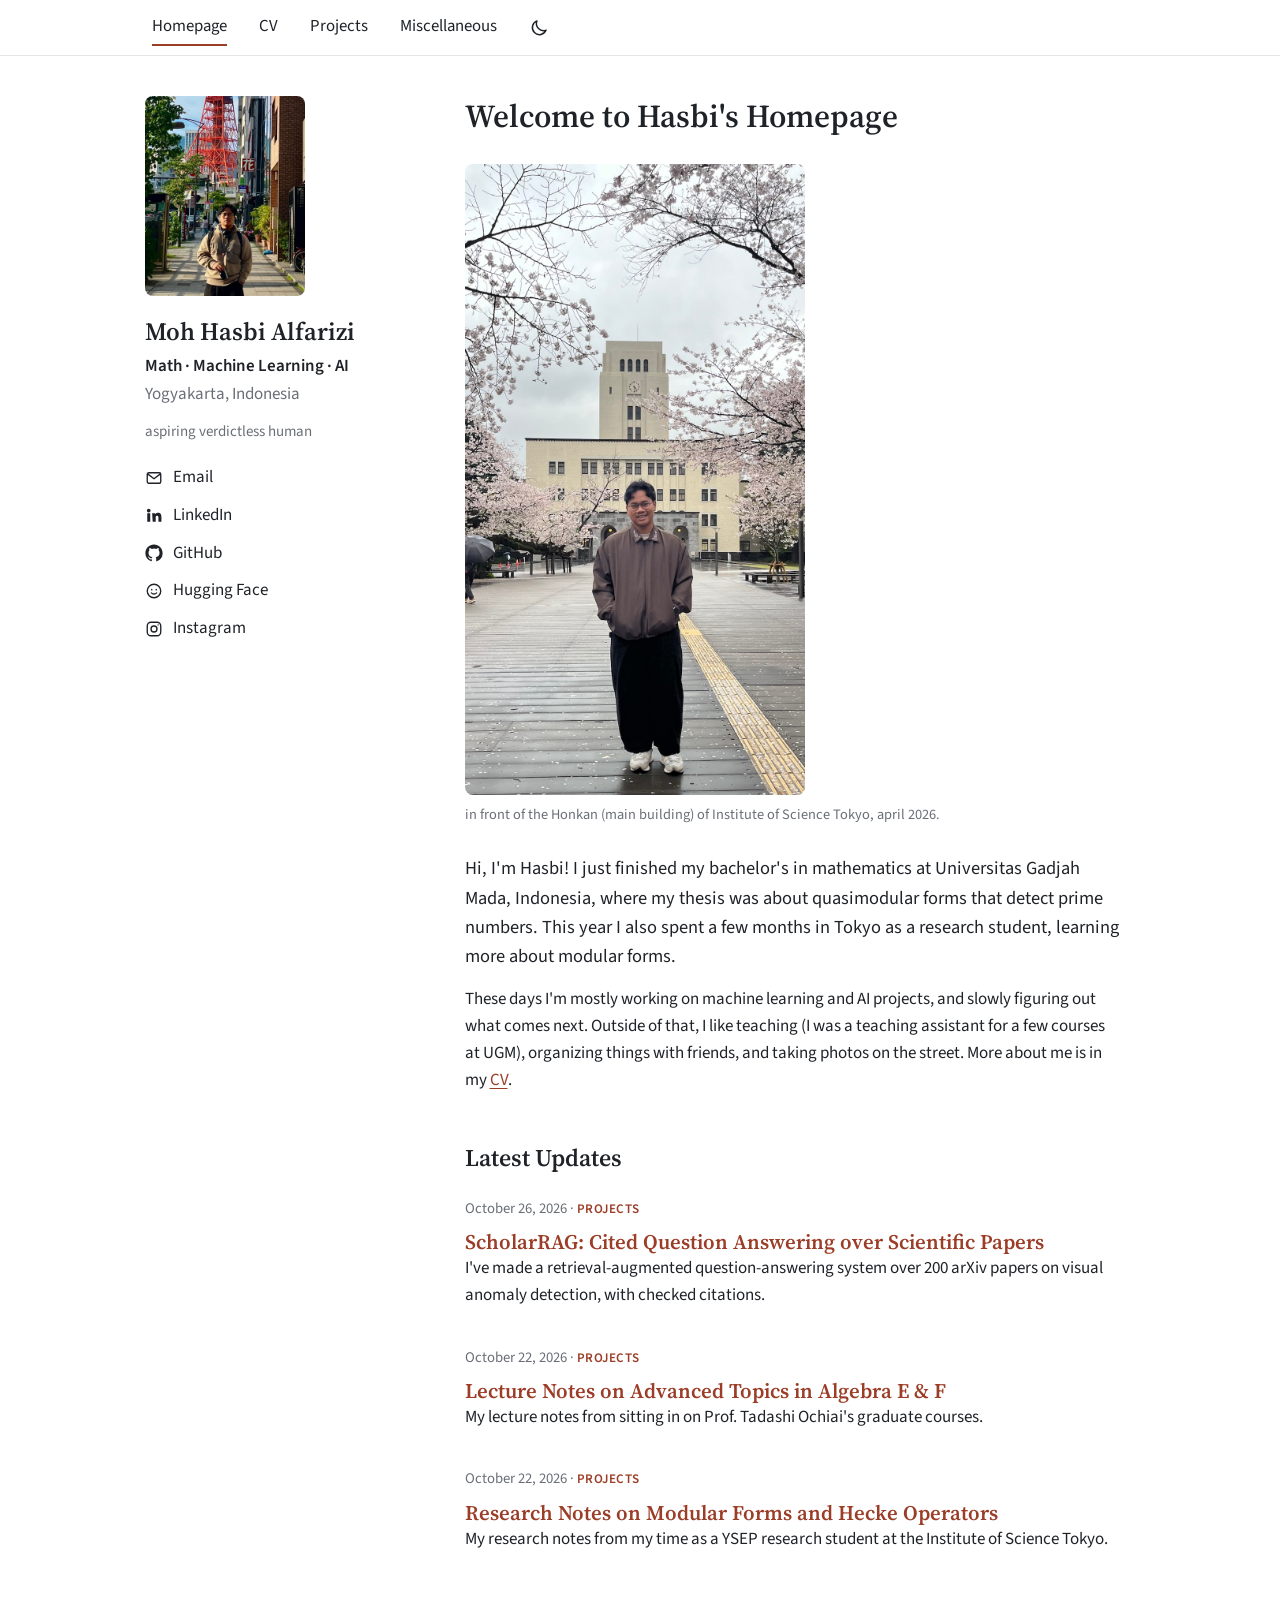
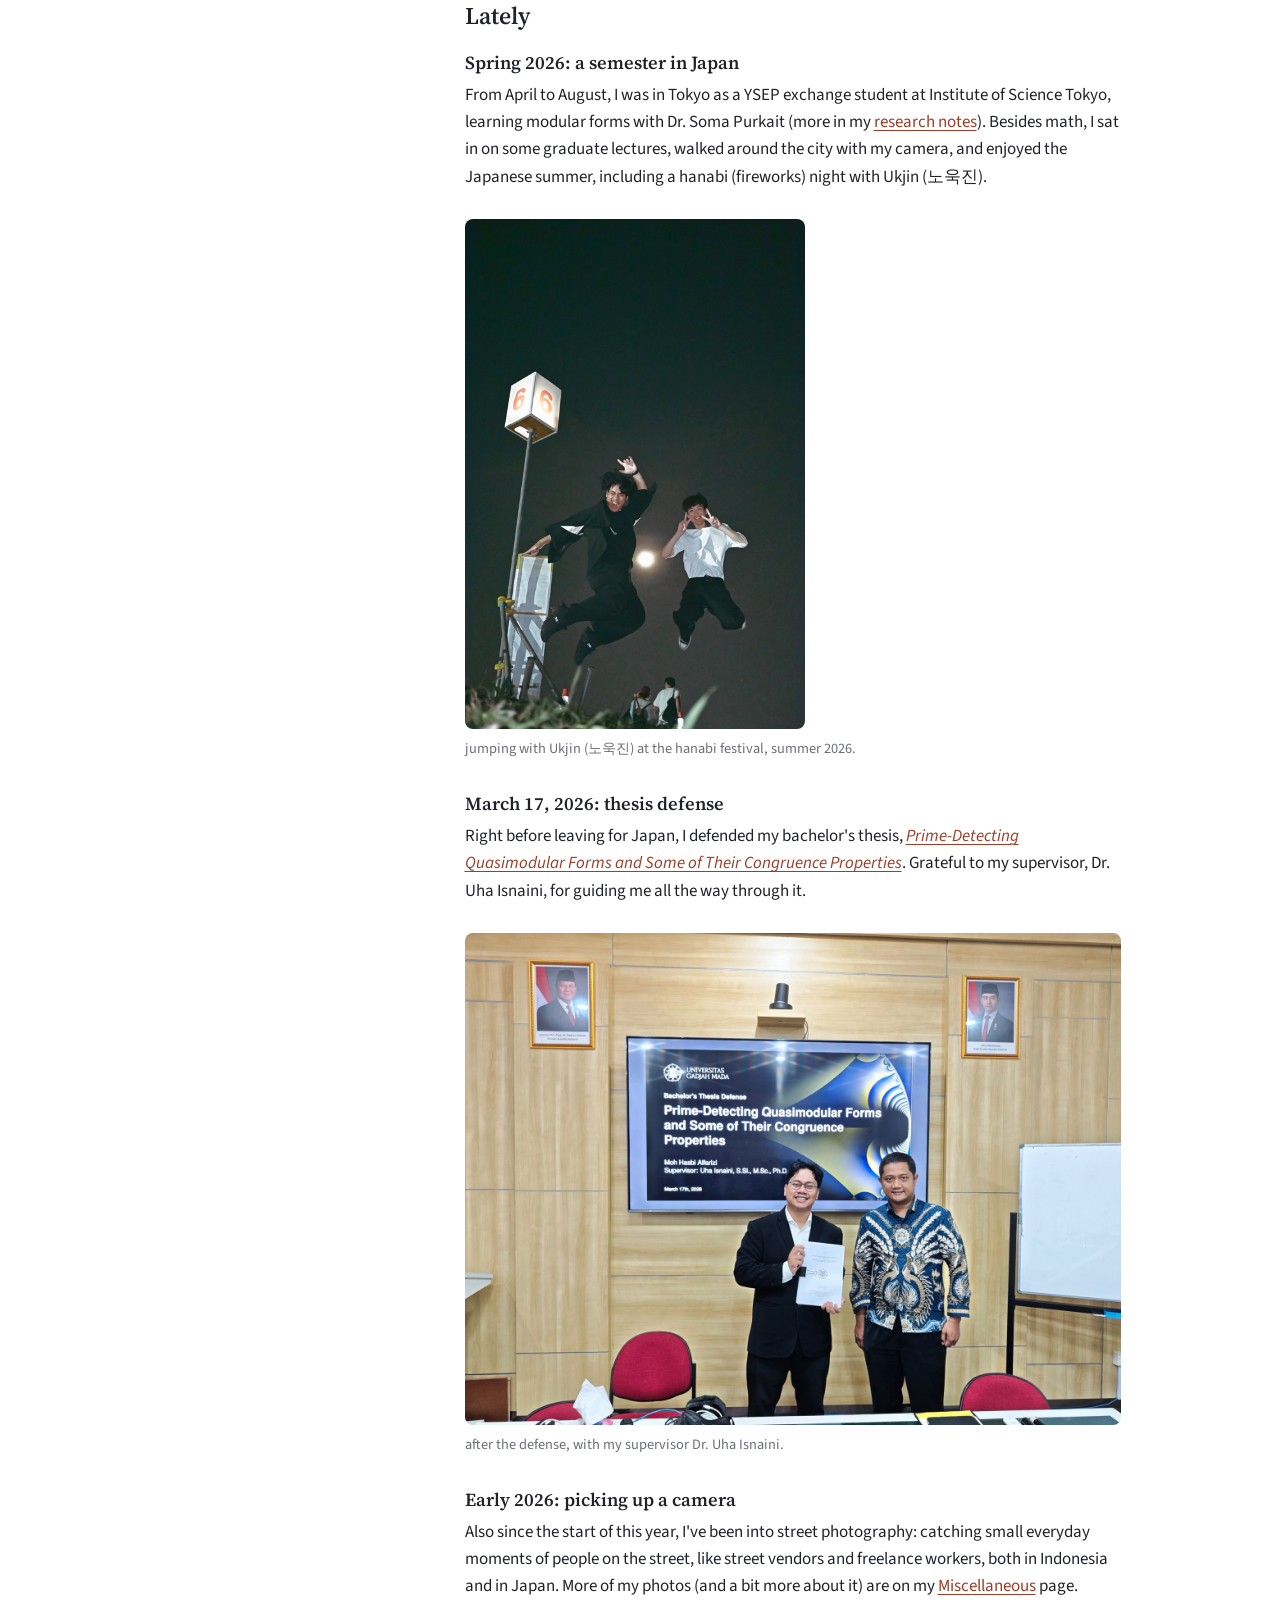
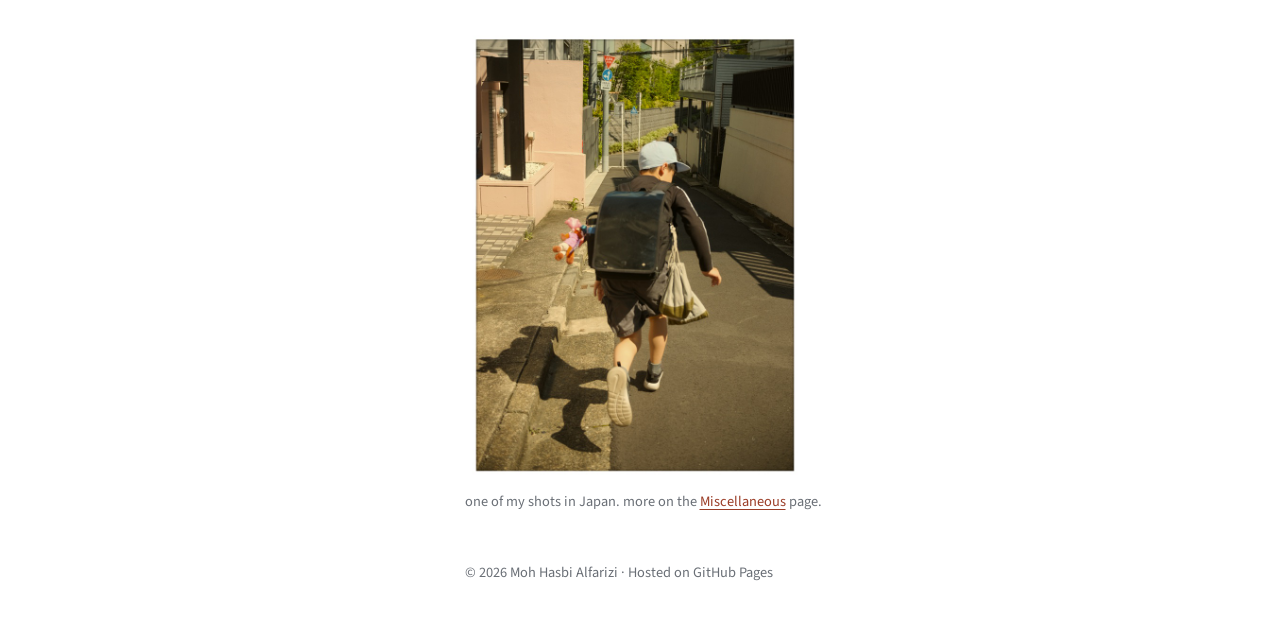
==== index.html @ 8e5d1dfc "Add the street photography story to the homepage A third "Lately" entry after the thesis defense, wi" ====
<!doctype html>
<html lang="en">
<head>
  <meta charset="utf-8">
  <meta name="viewport" content="width=device-width, initial-scale=1">
  <title>Homepage | Hasbi's Page</title>
  <meta name="description" content="Portfolio of Moh Hasbi Alfarizi, a Mathematics graduate from Universitas Gadjah Mada working on data, machine learning and AI.">
  <meta name="author" content="Moh Hasbi Alfarizi">
  <meta name="color-scheme" content="light dark">

  <!-- Preview card when the link is shared on LinkedIn, WhatsApp, etc. -->
  <meta property="og:type" content="website">
  <meta property="og:url" content="https://peanut2butter9.github.io/">
  <meta property="og:title" content="Hasbi's Page">
  <meta property="og:description" content="Mathematics graduate from UGM. Projects in data, machine learning and AI.">
  <meta property="og:image" content="https://peanut2butter9.github.io/assets/img/profile.jpg?v=2">
  <meta name="twitter:card" content="summary">

  <link rel="icon" href="assets/img/favicon.svg" type="image/svg+xml">
  <link rel="preconnect" href="https://fonts.googleapis.com">
  <link rel="preconnect" href="https://fonts.gstatic.com" crossorigin>
  <link href="https://fonts.googleapis.com/css2?family=Source+Sans+3:wght@400;600&family=Source+Serif+4:opsz,wght@8..60,600&display=swap" rel="stylesheet">
  <link rel="stylesheet" href="assets/css/style.css">

  <!-- Apply the saved light/dark choice before the page paints -->
  <script>
    try {
      var t = localStorage.getItem("theme");
      if (t === "light" || t === "dark") document.documentElement.setAttribute("data-theme", t);
    } catch (e) {}
  </script>
</head>
<body>
  <!-- ============ NAVIGATION (top bar, same on every page) ============ -->
  <header class="site-nav">
    <nav class="nav-inner" aria-label="Main">
      <ul class="nav-links">
        <li><a href="index.html" aria-current="page">Homepage</a></li>
        <li><a href="cv.html">CV</a></li>
        <li><a href="projects.html">Projects</a></li>
        <li><a href="misc.html">Miscellaneous</a></li>
      </ul>
      <button class="theme-toggle" type="button" aria-label="Switch light/dark mode">
        <svg class="icon-moon" viewBox="0 0 24 24" aria-hidden="true"><path d="M20.5 14.5A8.5 8.5 0 0 1 9.5 3.5a8.5 8.5 0 1 0 11 11z"/></svg>
        <svg class="icon-sun" viewBox="0 0 24 24" aria-hidden="true"><circle cx="12" cy="12" r="4.5"/><path d="M12 2v2.5M12 19.5V22M2 12h2.5M19.5 12H22M4.9 4.9l1.8 1.8M17.3 17.3l1.8 1.8M4.9 19.1l1.8-1.8M17.3 6.7l1.8-1.8"/></svg>
      </button>
    </nav>
  </header>

  <div class="layout">

    <!-- ============ PROFILE (left column, same on every page) ============ -->
    <aside class="profile">
      <img class="photo" src="assets/img/profile.jpg?v=2" width="800" height="1000" alt="Portrait of Moh Hasbi Alfarizi">
      <p class="name">Moh Hasbi Alfarizi</p>
      <p class="role">Math · Machine Learning · AI</p>
      <p class="muted">Yogyakarta, Indonesia</p>
      <p class="status">aspiring verdictless human</p>

      <ul class="links">
        <li><a href="mailto:hasbialfrz61@gmail.com"><svg class="icon" viewBox="0 0 24 24" aria-hidden="true"><rect x="3" y="5" width="18" height="14" rx="2"/><path d="m3.5 6.5 8.5 6.5 8.5-6.5"/></svg>Email</a></li>
        <li><a href="https://www.linkedin.com/in/mhasbiarz" target="_blank" rel="noopener"><svg class="icon fill" viewBox="0 0 24 24" aria-hidden="true"><path d="M4.98 3.5a2.5 2.5 0 1 1 0 5 2.5 2.5 0 0 1 0-5zM3 9.5h4V21H3zM9.5 9.5h3.8v1.6h.05c.53-1 1.83-2.05 3.77-2.05 4.03 0 4.78 2.65 4.78 6.1V21h-4v-5.1c0-1.22-.02-2.78-1.7-2.78-1.7 0-1.95 1.32-1.95 2.69V21h-4z"/></svg>LinkedIn</a></li>
        <li><a href="https://github.com/Peanut2Butter9" target="_blank" rel="noopener"><svg class="icon fill" viewBox="0 0 24 24" aria-hidden="true"><path d="M12 .5C5.65.5.5 5.65.5 12a11.5 11.5 0 0 0 7.86 10.92c.58.1.79-.25.79-.56v-2c-3.2.7-3.87-1.37-3.87-1.37-.53-1.33-1.28-1.69-1.28-1.69-1.05-.71.08-.7.08-.7 1.15.08 1.76 1.19 1.76 1.19 1.03 1.76 2.7 1.25 3.36.96.1-.75.4-1.25.73-1.54-2.56-.29-5.24-1.28-5.24-5.69 0-1.26.45-2.29 1.18-3.1-.12-.29-.51-1.46.11-3.05 0 0 .97-.31 3.17 1.18a11 11 0 0 1 5.77 0c2.2-1.49 3.17-1.18 3.17-1.18.63 1.59.23 2.76.11 3.05.74.81 1.18 1.84 1.18 3.1 0 4.42-2.69 5.39-5.25 5.68.41.36.78 1.06.78 2.14v3.17c0 .31.21.67.8.56A11.5 11.5 0 0 0 23.5 12C23.5 5.65 18.35.5 12 .5z"/></svg>GitHub</a></li>
        <li><a href="https://huggingface.co/peanut2butter9" target="_blank" rel="noopener"><svg class="icon" viewBox="0 0 24 24" aria-hidden="true"><circle cx="12" cy="12" r="9"/><path d="M9 10v.5M15 10v.5M8.5 14.5c1.9 2 5.1 2 7 0"/></svg>Hugging Face</a></li>
        <li><a href="https://www.instagram.com/mhasbi_alfarizi/" target="_blank" rel="noopener"><svg class="icon" viewBox="0 0 24 24" aria-hidden="true"><rect x="3" y="3" width="18" height="18" rx="5"/><circle cx="12" cy="12" r="4"/><path d="M17.5 6.5v.01"/></svg>Instagram</a></li>
      </ul>
    </aside>

    <main class="content">

      <!-- ============ WELCOME ============ -->
      <h1 class="page-title">Welcome to Hasbi's Homepage</h1>
      <figure class="photo-figure portrait">
        <img src="assets/img/home/honkan.jpg" width="862" height="1600" alt="Hasbi standing under cherry blossoms in front of the Honkan, the main building of Institute of Science Tokyo">
        <figcaption>in front of the Honkan (main building) of Institute of Science Tokyo, april 2026.</figcaption>
      </figure>

      <!-- ============ ABOUT ME ============ -->
      <div class="article">
        <p class="lead">
          Hi, I'm Hasbi! I just finished my bachelor's in mathematics at Universitas Gadjah Mada, Indonesia,
          where my thesis was about quasimodular forms that detect prime numbers. This year I also spent a few
          months in Tokyo as a research student, learning more about modular forms.
        </p>
        <p>
          These days I'm mostly working on machine learning and AI projects, and slowly figuring out what comes
          next. Outside of that, I like teaching (I was a teaching assistant for a few courses at UGM), organizing
          things with friends, and taking photos on the street. More about me is in my <a href="cv.html">CV</a>.
        </p>
      </div>

      <!-- ============ LATEST UPDATES (newest first) ============ -->
      <h2 class="updates-title">Latest Updates</h2>
      <ul class="post-list">
        <li class="post">
          <p class="post-meta">October 26, 2026 · <a class="tag" href="projects.html">Projects</a></p>
          <h3 class="post-title"><a href="projects/scholarrag.html">ScholarRAG: Cited Question Answering over Scientific Papers</a></h3>
          <p>I've made a retrieval-augmented question-answering system over 200 arXiv papers on visual anomaly detection, with checked citations.</p>
        </li>
        <li class="post">
          <p class="post-meta">October 22, 2026 · <a class="tag" href="projects.html">Projects</a></p>
          <h3 class="post-title"><a href="projects/advanced-topics-in-algebra-notes.html">Lecture Notes on Advanced Topics in Algebra E &amp; F</a></h3>
          <p>My lecture notes from sitting in on Prof. Tadashi Ochiai's graduate courses.</p>
        </li>
        <li class="post">
          <p class="post-meta">October 22, 2026 · <a class="tag" href="projects.html">Projects</a></p>
          <h3 class="post-title"><a href="projects/modular-forms-research-notes.html">Research Notes on Modular Forms and Hecke Operators</a></h3>
          <p>My research notes from my time as a YSEP research student at the Institute of Science Tokyo.</p>
        </li>
      </ul>

      <!-- ============ LATELY (newest first) ============ -->
      <h2 class="updates-title">Lately</h2>
      <div class="article">
        <h3 class="journey-title">Spring 2026: a semester in Japan</h3>
        <p>
          From April to August, I was in Tokyo as a YSEP exchange student at Institute of Science Tokyo, learning
          modular forms with Dr. Soma Purkait (more in my <a href="projects/modular-forms-research-notes.html">research notes</a>).
          Besides math, I sat in on some graduate lectures, walked around the city with my camera, and enjoyed the
          Japanese summer, including a hanabi (fireworks) night with Ukjin (노욱진).
        </p>
        <figure class="photo-figure portrait">
          <img src="assets/img/home/hanabi-with-ukjin.jpg" width="1066" height="1600" alt="Hasbi and Ukjin jumping at night with the moon behind them at a summer fireworks festival">
          <figcaption>jumping with Ukjin (노욱진) at the hanabi festival, summer 2026.</figcaption>
        </figure>

        <h3 class="journey-title">March 17, 2026: thesis defense</h3>
        <p>
          Right before leaving for Japan, I defended my bachelor's thesis,
          <a href="https://etd.repository.ugm.ac.id/penelitian/detail/286166" target="_blank" rel="noopener"><em>Prime-Detecting Quasimodular Forms and Some of Their Congruence Properties</em></a>.
          Grateful to my supervisor, Dr. Uha Isnaini, for guiding me all the way through it.
        </p>
        <figure class="photo-figure">
          <img src="assets/img/home/thesis-defense.jpg" width="1600" height="1200" alt="Hasbi holding his thesis next to his supervisor Dr. Uha Isnaini, in front of the thesis defense title slide">
          <figcaption>after the defense, with my supervisor Dr. Uha Isnaini.</figcaption>
        </figure>

        <h3 class="journey-title">Early 2026: picking up a camera</h3>
        <p>
          Also since the start of this year, I've been into street photography: catching small everyday moments
          of people on the street, like street vendors and freelance workers, both in Indonesia and in Japan.
          More of my photos (and a bit more about it) are on my <a href="misc.html">Miscellaneous</a> page.
        </p>
        <figure class="photo-figure portrait">
          <a href="misc.html"><img src="assets/img/photography/street-04.jpg" width="720" height="960" alt="A schoolboy with a randoseru running up a quiet street"></a>
          <figcaption>one of my shots in Japan. more on the <a href="misc.html">Miscellaneous</a> page.</figcaption>
        </figure>
      </div>

      <footer class="site-footer">
        <p>© 2026 Moh Hasbi Alfarizi · Hosted on GitHub Pages</p>
      </footer>
    </main>

  </div>

  <script src="assets/js/theme.js"></script>

  <!-- Visitor statistics (only visible in the GoatCounter dashboard) -->
  <script data-goatcounter="https://peanut2butter9.goatcounter.com/count" async src="https://gc.zgo.at/count.js"></script>
</body>
</html>
---- assets/css/style.css ----
/* ==========================================================
   Colors and fonts live here. Change --accent to restyle the site.
   ========================================================== */
:root {
  --bg: #ffffff;
  --text: #1f2328;
  --muted: #6a6f76;
  --border: #e7e5e1;
  --accent: #9b3d27;
  --nav-bg: #ffffff;

  --serif: "Source Serif 4", Georgia, "Times New Roman", serif;
  --sans: "Source Sans 3", system-ui, -apple-system, "Segoe UI", sans-serif;
  --nav-h: 56px;
}

/* Dark colors, used when the visitor's system is in dark mode
   (unless they picked light with the button)... */
@media (prefers-color-scheme: dark) {
  :root:not([data-theme="light"]) {
    --bg: #161514;
    --text: #e9e7e3;
    --muted: #a29e98;
    --border: #2d2b28;
    --accent: #e59a82;
    --nav-bg: #252321;
  }
}

/* ...or when they pick dark with the button. Keep these two blocks the same. */
:root[data-theme="dark"] {
  --bg: #161514;
  --text: #e9e7e3;
  --muted: #a29e98;
  --border: #2d2b28;
  --accent: #e59a82;
  --nav-bg: #252321;
  color-scheme: dark;
}
:root[data-theme="light"] { color-scheme: light; }

/* ==========================================================
   Base
   ========================================================== */
*, *::before, *::after { box-sizing: border-box; }

html { scroll-behavior: smooth; scroll-padding-top: calc(var(--nav-h) + 16px); scrollbar-gutter: stable; -webkit-text-size-adjust: 100%; }

body {
  margin: 0;
  padding-top: var(--nav-h);
  background: var(--bg);
  color: var(--text);
  font-family: var(--sans);
  font-size: 17px;
  line-height: 1.6;
  -webkit-font-smoothing: antialiased;
}

img { max-width: 100%; display: block; }
a { color: var(--accent); text-decoration: underline; text-decoration-thickness: 1px; text-underline-offset: 3px; }
a:hover { text-decoration-thickness: 2px; }
h1, h2, h3 { margin: 0; line-height: 1.25; }
p { margin: 0; }
ul, ol { margin: 0; padding: 0; }
:focus-visible { outline: 2px solid var(--accent); outline-offset: 3px; }
.muted { color: var(--muted); }

/* ==========================================================
   Top navigation bar (stays at the top while scrolling)
   ========================================================== */
.site-nav {
  position: fixed; top: 0; left: 0; right: 0; z-index: 20;
  height: var(--nav-h);
  background: var(--nav-bg);
  border-bottom: 1px solid var(--border);
}
.nav-inner {
  max-width: 1040px; height: 100%;
  margin: 0 auto; padding: 0 32px;
  display: flex; align-items: center;
}
.nav-links {
  list-style: none; display: flex; gap: 32px;
  overflow-x: auto; scrollbar-width: none;
}
.nav-links::-webkit-scrollbar { display: none; }
.nav-links a {
  display: block; padding: 4px 0;
  color: var(--text); text-decoration: none; white-space: nowrap;
  font-size: 1.05rem; border-bottom: 2px solid transparent;
}
.nav-links a:hover { color: var(--accent); }
.nav-links a[aria-current="page"] { border-bottom-color: var(--accent); }

/* Light/dark button, right after the menu */
.theme-toggle {
  flex-shrink: 0; margin-left: 24px;
  width: 36px; height: 36px; border-radius: 50%;
  display: grid; place-items: center;
  background: none; color: var(--text);
  border: 0; cursor: pointer;
}
.theme-toggle:hover { color: var(--accent); }
.theme-toggle svg { width: 20px; height: 20px; fill: none; stroke: currentColor; stroke-width: 1.8; stroke-linecap: round; stroke-linejoin: round; }

/* Show the moon in light mode and the sun in dark mode */
.theme-toggle .icon-sun { display: none; }
:root[data-theme="dark"] .theme-toggle .icon-sun { display: block; }
:root[data-theme="dark"] .theme-toggle .icon-moon { display: none; }
@media (prefers-color-scheme: dark) {
  :root:not([data-theme="light"]) .theme-toggle .icon-sun { display: block; }
  :root:not([data-theme="light"]) .theme-toggle .icon-moon { display: none; }
}

/* ==========================================================
   Layout: profile on the left, content on the right
   ========================================================== */
.layout {
  max-width: 1040px;
  margin: 0 auto;
  padding: 0 32px;
  display: grid;
  grid-template-columns: 240px minmax(0, 1fr);
  gap: 80px;
}

/* ---- Profile column ---- */
.profile { position: sticky; top: var(--nav-h); align-self: start; padding: 40px 0; }

.photo {
  width: 160px; height: auto; aspect-ratio: 4 / 5; object-fit: cover;
  border-radius: 8px; margin-bottom: 20px;
}
.profile .name { font-family: var(--serif); font-size: 1.55rem; font-weight: 600; line-height: 1.25; }
.role { margin-top: 8px; font-weight: 600; line-height: 1.4; }
.profile .muted { margin-top: 2px; }
.status { margin-top: 12px; color: var(--muted); font-size: 0.94rem; }

.links { list-style: none; margin-top: 20px; display: grid; gap: 6px; }
.links a { display: inline-flex; align-items: center; gap: 10px; color: var(--text); text-decoration: none; }
.links a:hover { color: var(--accent); }
.links .icon {
  width: 18px; height: 18px; flex-shrink: 0;
  fill: none; stroke: currentColor; stroke-width: 1.8; stroke-linecap: round; stroke-linejoin: round;
}
.links .icon.fill { fill: currentColor; stroke: none; }

.toc {
  margin-top: 28px; padding-top: 20px;
  border-top: 1px solid var(--border);
  display: grid; gap: 2px;
}
.toc a { color: var(--muted); text-decoration: none; font-size: 0.95rem; }
.toc a:hover { color: var(--text); }

/* ---- Content column ---- */
.content { padding: 40px 0 48px; min-width: 0; }

.page-title { font-family: var(--serif); font-size: 2rem; font-weight: 600; margin-bottom: 16px; }
.pdf-note { margin-bottom: 40px; }
.placeholder { color: var(--muted); font-style: italic; margin-bottom: 8px; }

.content section { padding-bottom: 48px; margin-bottom: 48px; border-bottom: 1px solid var(--border); }
.content section:last-of-type { border-bottom: 0; margin-bottom: 0; }

.content h2 { font-family: var(--serif); font-size: 1.5rem; font-weight: 600; margin-bottom: 24px; }
.content h2.subhead { margin-top: 48px; }

#about p + p { margin-top: 16px; }
.lead { font-size: 1.15rem; }

.focus-list { list-style: none; margin-top: 28px; display: grid; gap: 14px; }
.focus-list h3 { font-size: 1rem; font-weight: 600; }
.focus-list p { color: var(--muted); }

/* ---- Entries: experience, leadership, education ---- */
.timeline { list-style: none; display: grid; gap: 32px; }

.entry {
  display: grid;
  grid-template-columns: minmax(0, 1fr) auto;
  grid-template-areas: "body meta";
  column-gap: 24px;
}
.entry-body { grid-area: body; }
.entry-meta {
  grid-area: meta;
  display: flex; flex-direction: column;
  text-align: right; white-space: nowrap;
  color: var(--muted); font-size: 0.92rem;
  font-variant-numeric: tabular-nums;
}
.entry-body h3 { font-size: 1.05rem; font-weight: 600; }
.org { color: var(--muted); margin-top: 2px; }
.entry-body > p:not(.org) { margin-top: 8px; }
.entry-body > ul:not(.tags) { margin-top: 10px; padding-left: 20px; }
.entry-body > ul:not(.tags) li + li { margin-top: 4px; }

/* Tags shown as one quiet line: Python · SQL · ... */
.tags { list-style: none; margin-top: 10px; display: flex; flex-wrap: wrap; color: var(--muted); font-size: 0.9rem; }
.tags li:not(:last-child)::after { content: "·"; margin: 0 8px; }

/* ---- Projects ---- */
.project-list { display: grid; gap: 36px; }
.kicker { color: var(--muted); font-size: 0.85rem; text-transform: uppercase; letter-spacing: 0.06em; }
.project h3 { font-size: 1.1rem; font-weight: 600; margin: 4px 0 8px; }
.project-links { margin-top: 10px; font-weight: 600; }
.project-links .sep { margin: 0 8px; color: var(--muted); font-weight: 400; }

/* ---- Awards ---- */
.awards { list-style: none; display: grid; gap: 16px; }
.awards li { display: grid; grid-template-columns: 52px minmax(0, 1fr); gap: 16px; }
.awards .year { color: var(--muted); font-variant-numeric: tabular-nums; }
.awards h3 { font-size: 1rem; font-weight: 600; }
.awards p { color: var(--muted); }

/* ---- Skills ---- */
.skills { margin: 0; display: grid; gap: 12px; }
.skill-group { display: grid; grid-template-columns: 150px minmax(0, 1fr); gap: 16px; }
.skill-group dt { font-weight: 600; }
.skill-group dd { margin: 0; }

/* ---- Post lists: Projects page and Latest Updates on the homepage ---- */
.post-list { list-style: none; display: grid; gap: 32px; }
.content .post-title { font-family: var(--serif); font-size: 1.3rem; font-weight: 600; line-height: 1.3; margin: 0; }
.post-title a { text-decoration: none; }
.post-title a:hover { text-decoration: underline; }
.post-meta { color: var(--muted); font-size: 0.92rem; margin: 4px 0 8px; }
.post-meta .tag { font-weight: 600; text-decoration: none; text-transform: uppercase; letter-spacing: 0.04em; font-size: 0.82rem; }
.content h2.updates-title { margin-top: 48px; margin-bottom: 20px; }
.more-note { margin-top: 40px; }

/* ---- Single project page ---- */
.back-link { margin-bottom: 12px; font-size: 0.95rem; }
.back-link a { text-decoration: none; }
.download { margin-top: 20px; }
.update-log { margin: 10px 0 36px; padding-left: 22px; }
.update-log li + li { margin-top: 4px; }

.article p + p, .article p + ul, .article ul + p { margin-top: 14px; }
.article ul { padding-left: 22px; margin-top: 12px; }
.article li + li { margin-top: 6px; }
.content .article h2 { font-size: 1.35rem; margin: 40px 0 12px; }

.photo-figure { margin: 28px 0; }
.photo-figure img { width: 100%; height: auto; border-radius: 8px; }
.photo-figure.portrait img { max-width: 340px; }
.photo-figure figcaption { color: var(--muted); font-size: 0.9rem; margin-top: 8px; }

/* ---- Homepage "Lately" stories and Miscellaneous ---- */
.content .journey-title { font-family: var(--serif); font-size: 1.15rem; font-weight: 600; margin: 32px 0 8px; }
.content .journey-title:first-child { margin-top: 0; }
.content .article h2.misc-title { margin-top: 24px; }

/* Instagram-style grid of photos */
.insta { margin-top: 32px; }
.insta-head { display: flex; justify-content: space-between; align-items: baseline; gap: 12px; margin-bottom: 12px; }
.insta-handle { font-weight: 600; }
.insta-handle a { color: var(--text); text-decoration: none; }
.insta-grid { list-style: none; display: grid; grid-template-columns: repeat(3, 1fr); gap: 4px; }
.insta-grid img { width: 100%; height: auto; aspect-ratio: 3 / 4; object-fit: cover; }
.insta-grid a:hover img { opacity: 0.85; }

.site-footer { color: var(--muted); font-size: 0.9rem; margin-top: 48px; }

/* ==========================================================
   Short laptop screens: let the profile scroll with the page
   ========================================================== */
@media (max-height: 760px) {
  .profile { position: static; }
}

/* ==========================================================
   Tablets and phones: profile on top, content below
   ========================================================== */
@media (max-width: 860px) {
  .nav-inner { padding: 0 24px; }
  .layout { grid-template-columns: 1fr; gap: 0; padding: 0 24px; }
  .profile { position: static; padding: 32px 0; border-bottom: 1px solid var(--border); }
  .photo { width: 140px; }
  .links { display: flex; flex-wrap: wrap; gap: 8px 20px; }
  .toc { display: none; }
  .content { padding-top: 40px; }
}

@media (max-width: 560px) {
  .nav-inner { padding: 0 16px; }
  .nav-links { gap: 18px; }
  .nav-links a { font-size: 0.98rem; }
  .theme-toggle { margin-left: auto; }
  .layout { padding: 0 16px; }
  .entry { grid-template-columns: 1fr; grid-template-areas: "meta" "body"; }
  .entry-meta { flex-direction: row; flex-wrap: wrap; gap: 0 12px; text-align: left; white-space: normal; margin-bottom: 2px; }
  .skill-group { grid-template-columns: 1fr; gap: 0; }
  .content section { padding-bottom: 40px; margin-bottom: 40px; }
}

@media (prefers-reduced-motion: reduce) {
  html { scroll-behavior: auto; }
}
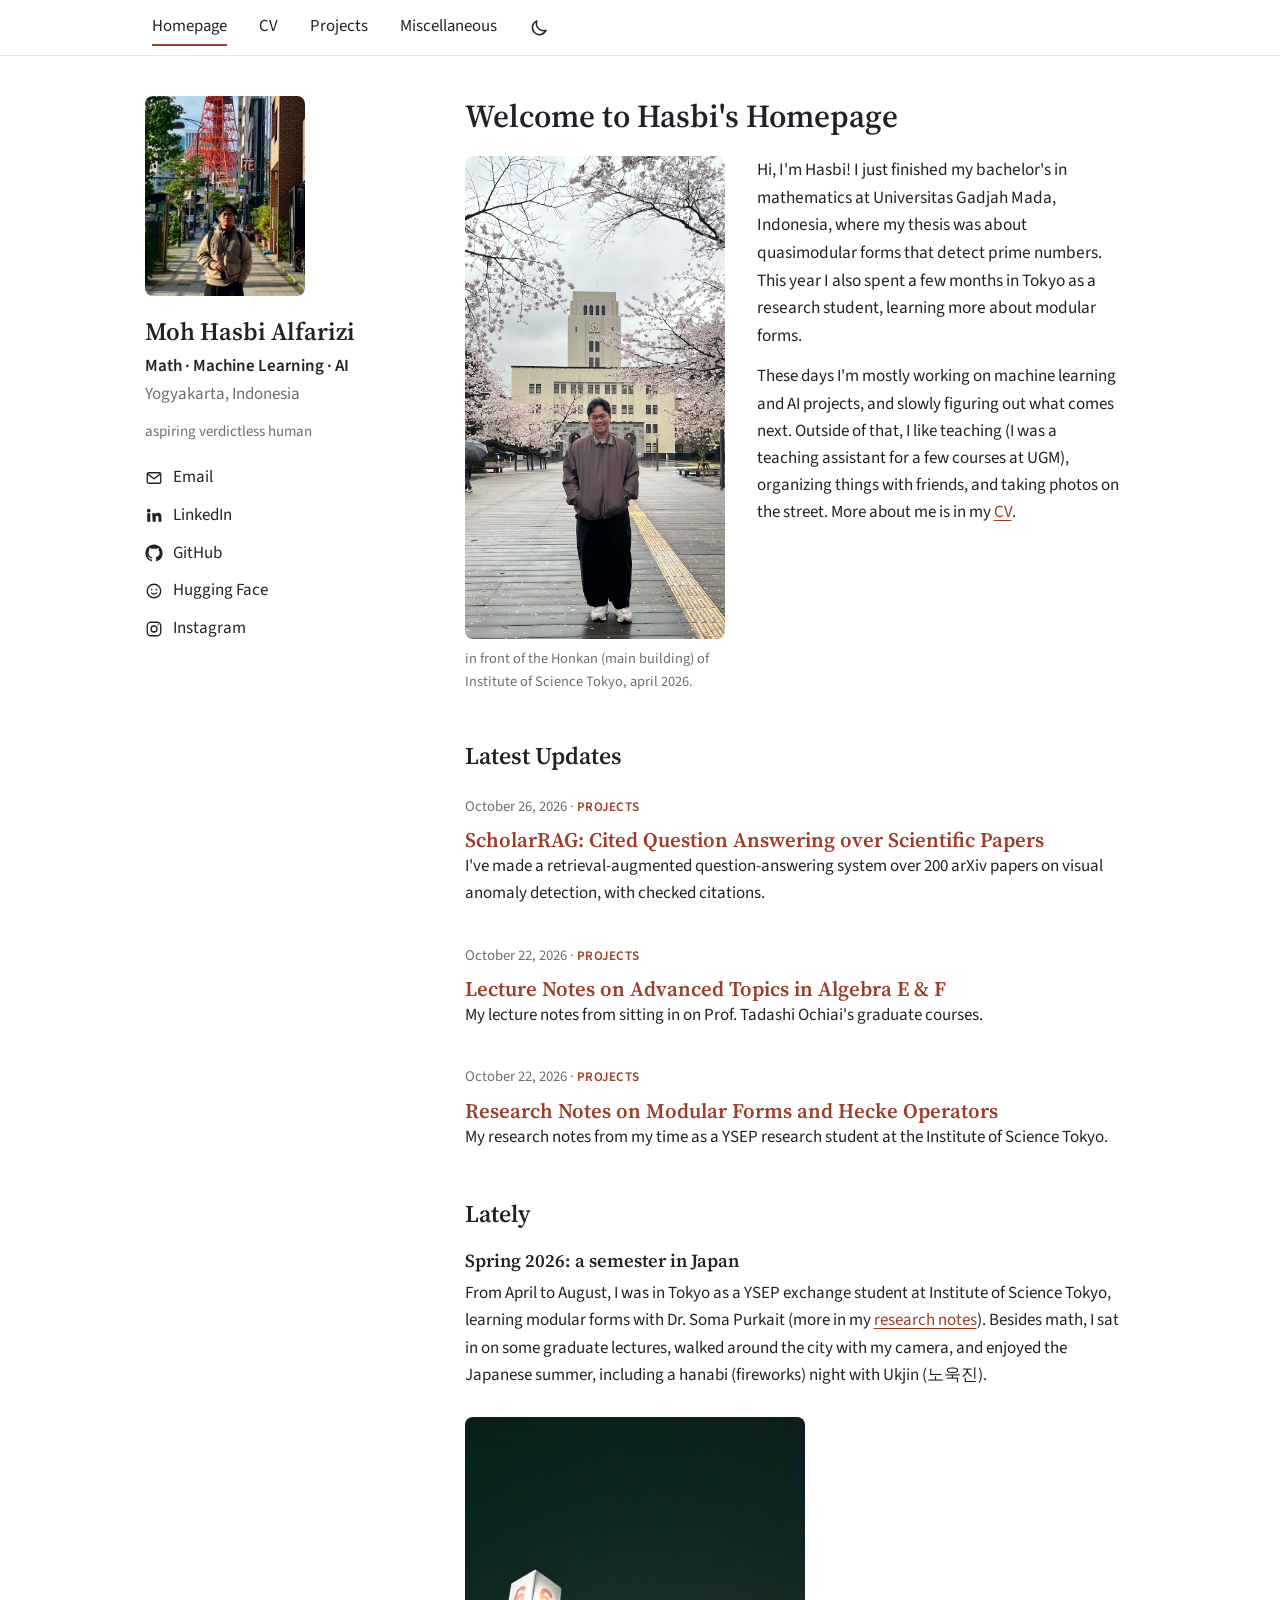
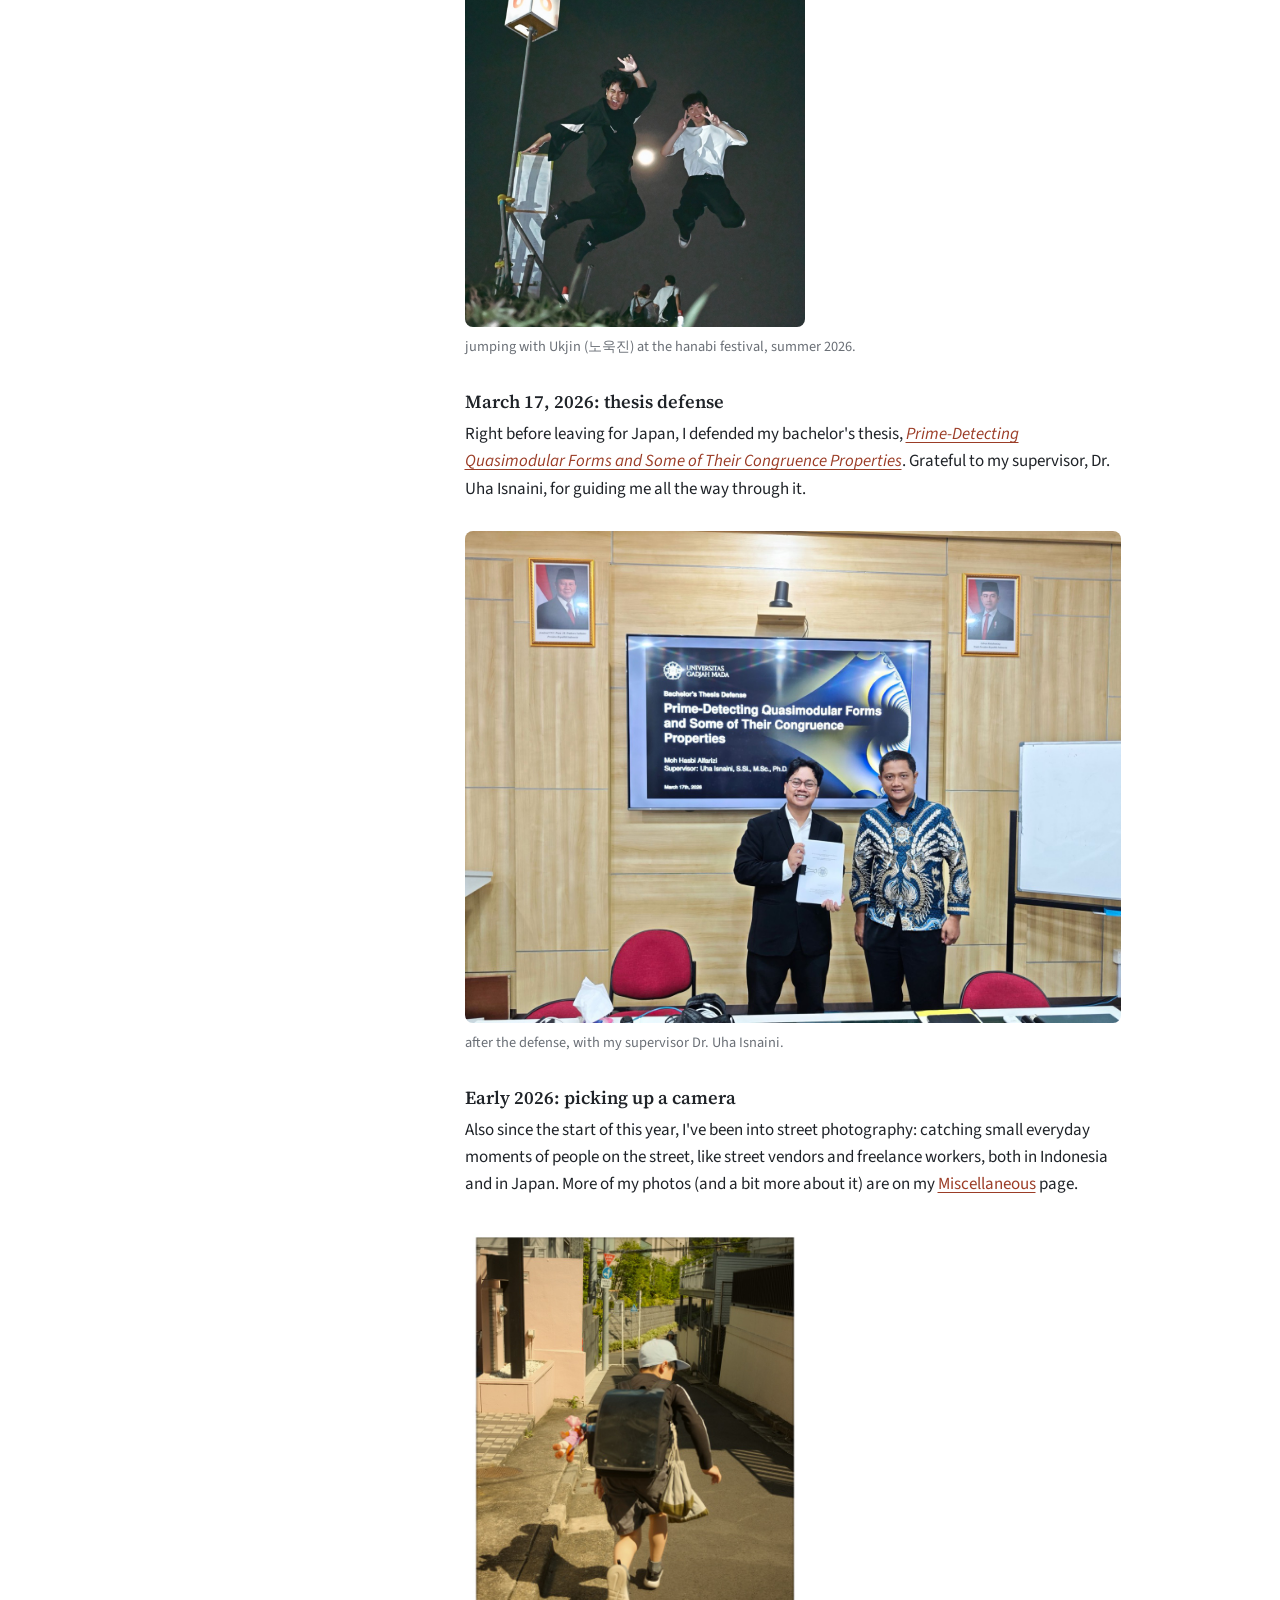
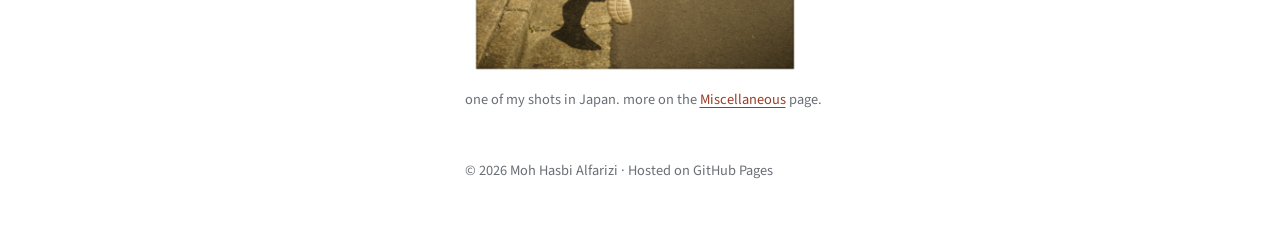
==== commit d88ed4cd: "Put the homepage intro next to the Honkan photo On desktop and tablet the About Me text sits to the " ====
--- a/index.html
+++ b/index.html
@@ -70,23 +70,27 @@
 
       <!-- ============ WELCOME ============ -->
       <h1 class="page-title">Welcome to Hasbi's Homepage</h1>
-      <figure class="photo-figure portrait">
-        <img src="assets/img/home/honkan.jpg" width="862" height="1600" alt="Hasbi standing under cherry blossoms in front of the Honkan, the main building of Institute of Science Tokyo">
-        <figcaption>in front of the Honkan (main building) of Institute of Science Tokyo, april 2026.</figcaption>
-      </figure>
 
-      <!-- ============ ABOUT ME ============ -->
-      <div class="article">
-        <p class="lead">
-          Hi, I'm Hasbi! I just finished my bachelor's in mathematics at Universitas Gadjah Mada, Indonesia,
-          where my thesis was about quasimodular forms that detect prime numbers. This year I also spent a few
-          months in Tokyo as a research student, learning more about modular forms.
-        </p>
-        <p>
-          These days I'm mostly working on machine learning and AI projects, and slowly figuring out what comes
-          next. Outside of that, I like teaching (I was a teaching assistant for a few courses at UGM), organizing
-          things with friends, and taking photos on the street. More about me is in my <a href="cv.html">CV</a>.
-        </p>
+      <!-- Photo on the left, About Me on the right (stacked on phones) -->
+      <div class="intro">
+        <figure class="photo-figure portrait">
+          <img src="assets/img/home/honkan.jpg" width="862" height="1600" alt="Hasbi standing under cherry blossoms in front of the Honkan, the main building of Institute of Science Tokyo">
+          <figcaption>in front of the Honkan (main building) of Institute of Science Tokyo, april 2026.</figcaption>
+        </figure>
+
+        <!-- ============ ABOUT ME ============ -->
+        <div class="article">
+          <p class="lead">
+            Hi, I'm Hasbi! I just finished my bachelor's in mathematics at Universitas Gadjah Mada, Indonesia,
+            where my thesis was about quasimodular forms that detect prime numbers. This year I also spent a few
+            months in Tokyo as a research student, learning more about modular forms.
+          </p>
+          <p>
+            These days I'm mostly working on machine learning and AI projects, and slowly figuring out what comes
+            next. Outside of that, I like teaching (I was a teaching assistant for a few courses at UGM), organizing
+            things with friends, and taking photos on the street. More about me is in my <a href="cv.html">CV</a>.
+          </p>
+        </div>
       </div>
 
       <!-- ============ LATEST UPDATES (newest first) ============ -->
--- a/assets/css/style.css
+++ b/assets/css/style.css
@@ -248,6 +248,12 @@
 .photo-figure.portrait img { max-width: 340px; }
 .photo-figure figcaption { color: var(--muted); font-size: 0.9rem; margin-top: 8px; }
 
+/* Homepage: Honkan photo on the left, About Me text on the right */
+.intro { display: grid; grid-template-columns: minmax(0, 260px) minmax(0, 1fr); gap: 32px; align-items: start; margin-top: 20px; }
+.intro .photo-figure { margin: 0; }
+.intro .photo-figure.portrait img { max-width: 100%; }
+.intro .lead { font-size: 1.08rem; }
+
 /* ---- Homepage "Lately" stories and Miscellaneous ---- */
 .content .journey-title { font-family: var(--serif); font-size: 1.15rem; font-weight: 600; margin: 32px 0 8px; }
 .content .journey-title:first-child { margin-top: 0; }
@@ -294,6 +300,8 @@
   .entry-meta { flex-direction: row; flex-wrap: wrap; gap: 0 12px; text-align: left; white-space: normal; margin-bottom: 2px; }
   .skill-group { grid-template-columns: 1fr; gap: 0; }
   .content section { padding-bottom: 40px; margin-bottom: 40px; }
+  .intro { grid-template-columns: 1fr; gap: 24px; }
+  .intro .photo-figure.portrait img { max-width: 340px; }
 }
 
 @media (prefers-reduced-motion: reduce) {
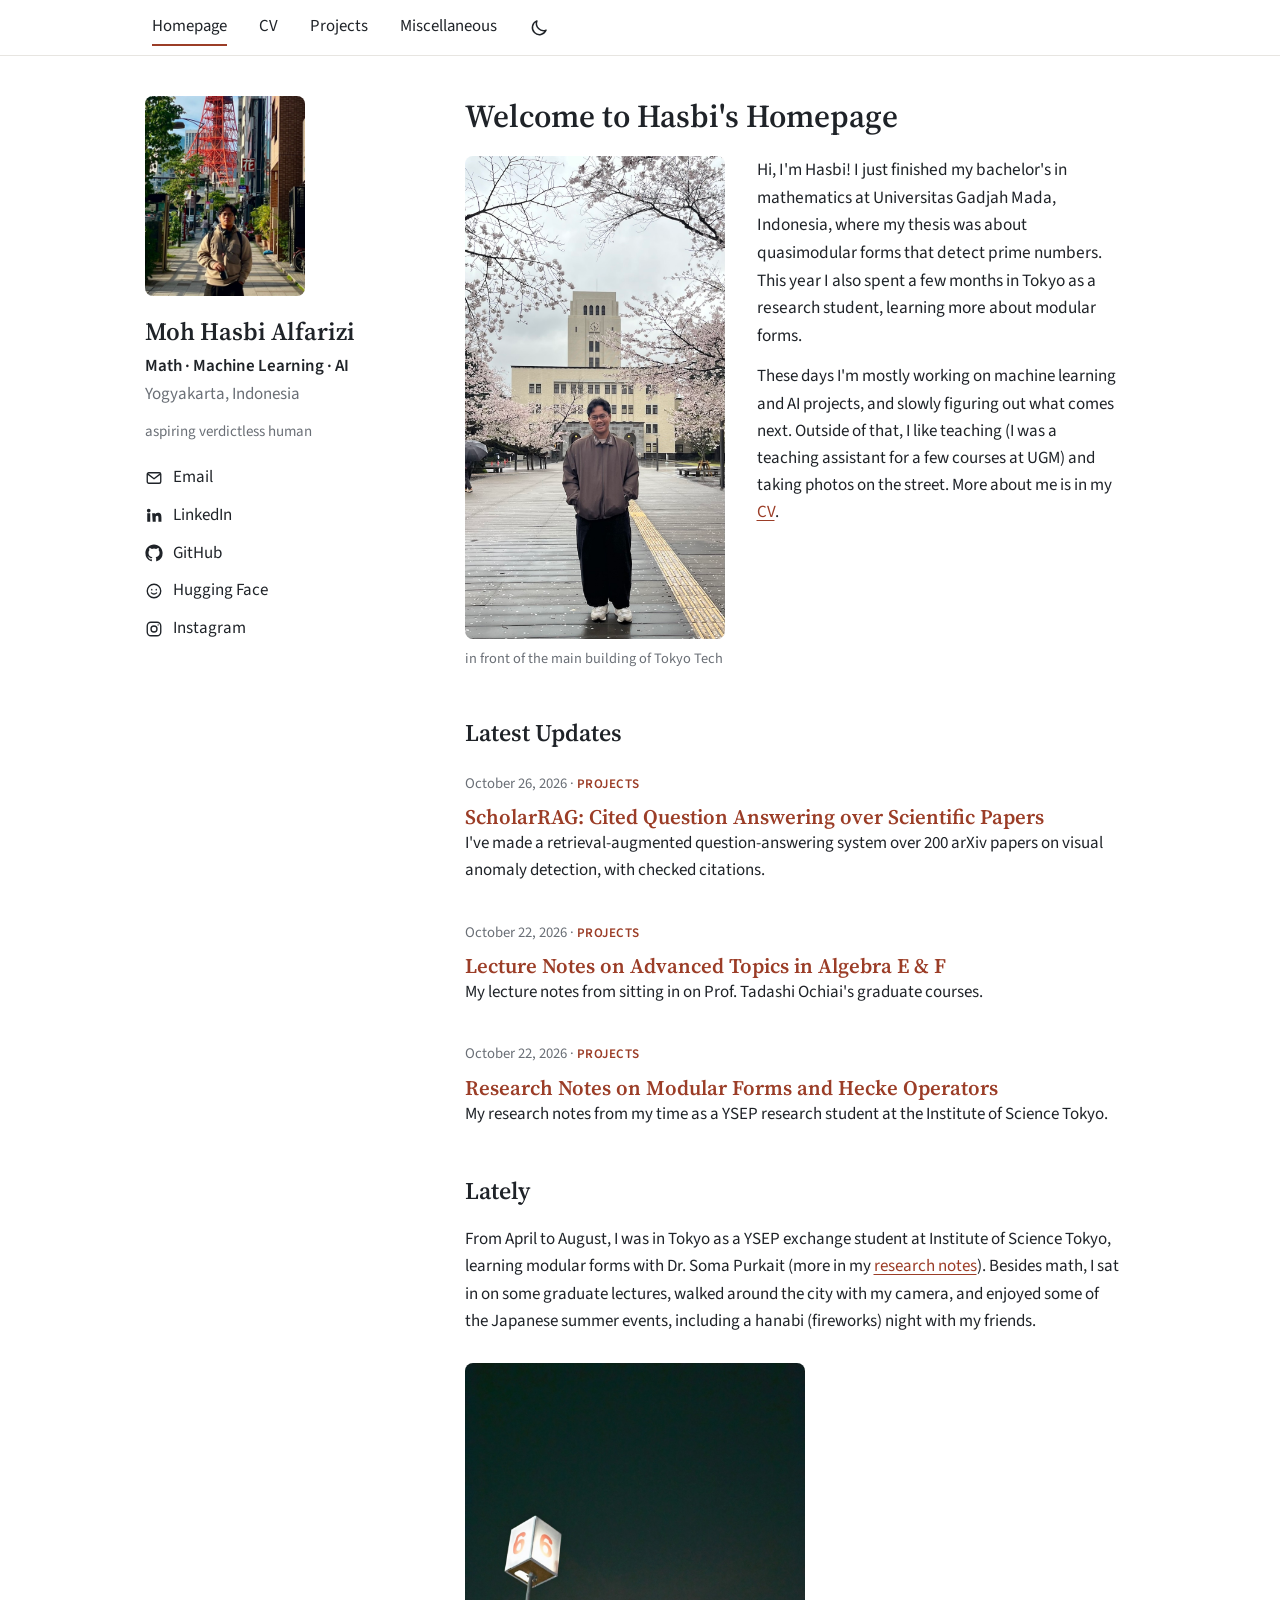
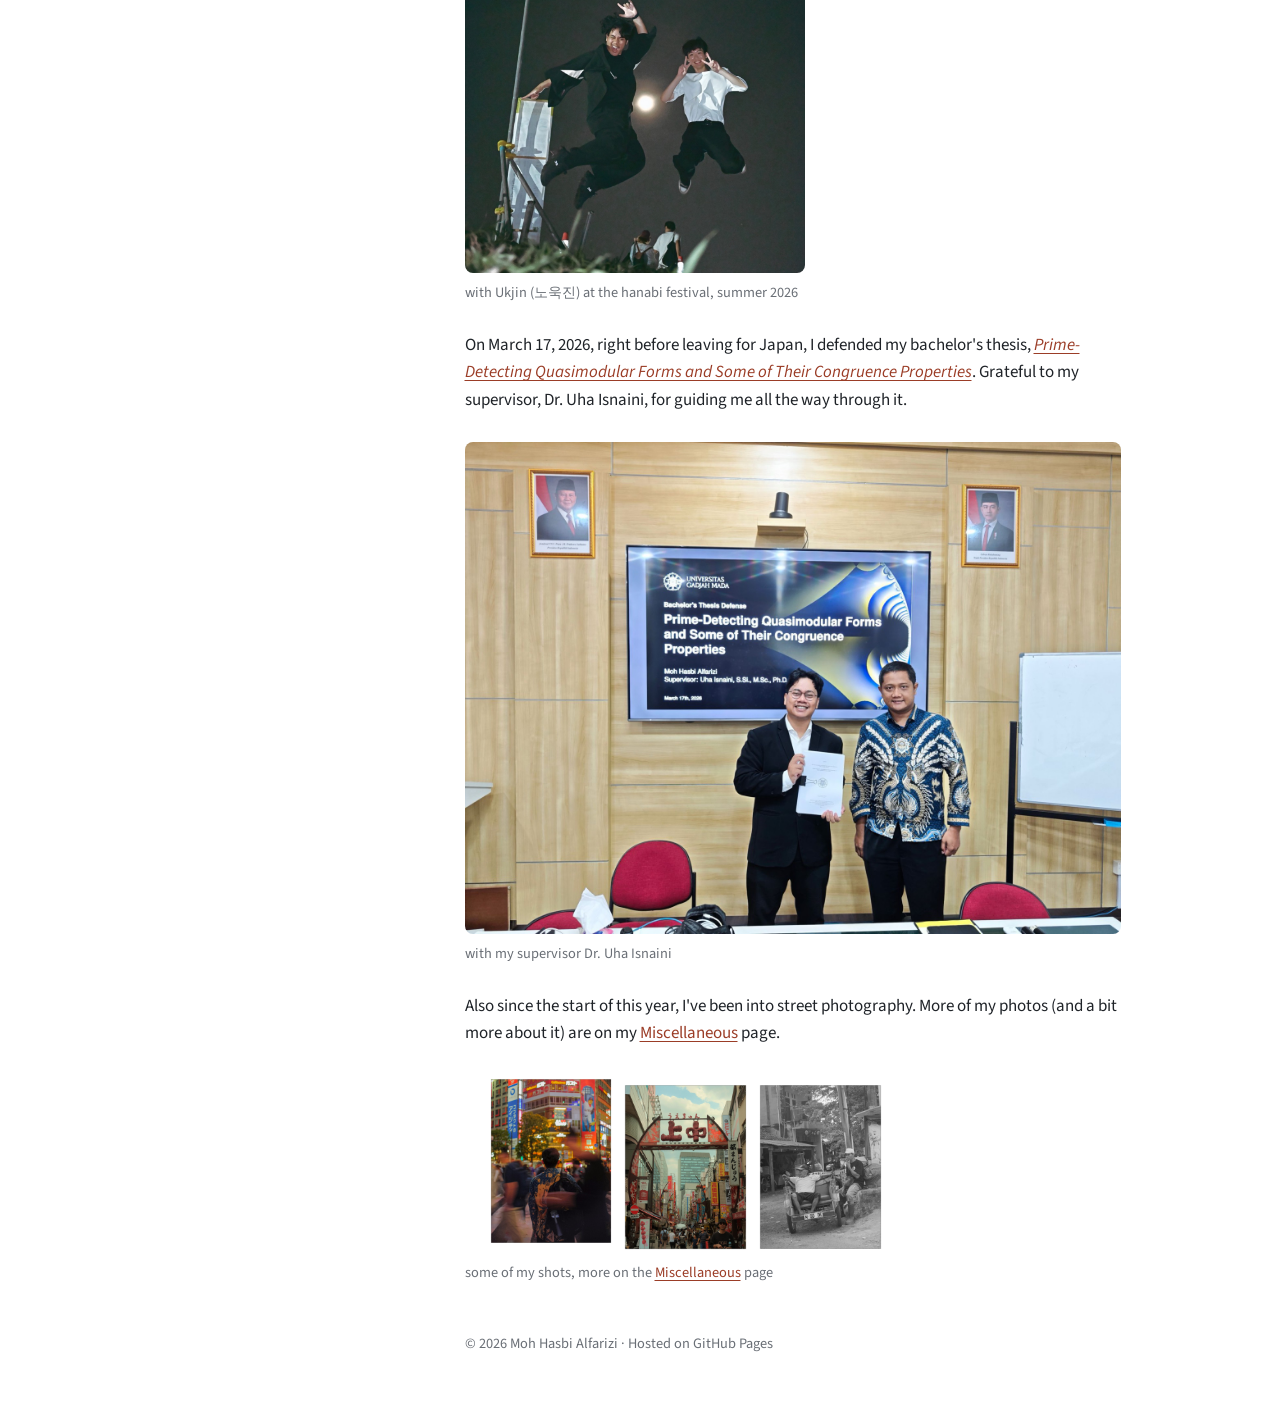
==== commit a4540f5b: "Tidy the homepage stories and captions - Drop the story headings; the defense date moves into its pa" ====
--- a/index.html
+++ b/index.html
@@ -20,7 +20,7 @@
   <link rel="preconnect" href="https://fonts.googleapis.com">
   <link rel="preconnect" href="https://fonts.gstatic.com" crossorigin>
   <link href="https://fonts.googleapis.com/css2?family=Source+Sans+3:wght@400;600&family=Source+Serif+4:opsz,wght@8..60,600&display=swap" rel="stylesheet">
-  <link rel="stylesheet" href="assets/css/style.css">
+  <link rel="stylesheet" href="assets/css/style.css?v=3">
 
   <!-- Apply the saved light/dark choice before the page paints -->
   <script>
@@ -75,7 +75,7 @@
       <div class="intro">
         <figure class="photo-figure portrait">
           <img src="assets/img/home/honkan.jpg" width="862" height="1600" alt="Hasbi standing under cherry blossoms in front of the Honkan, the main building of Institute of Science Tokyo">
-          <figcaption>in front of the Honkan (main building) of Institute of Science Tokyo, april 2026.</figcaption>
+          <figcaption>in front of the main building of Tokyo Tech</figcaption>
         </figure>
 
         <!-- ============ ABOUT ME ============ -->
@@ -87,8 +87,8 @@
           </p>
           <p>
             These days I'm mostly working on machine learning and AI projects, and slowly figuring out what comes
-            next. Outside of that, I like teaching (I was a teaching assistant for a few courses at UGM), organizing
-            things with friends, and taking photos on the street. More about me is in my <a href="cv.html">CV</a>.
+            next. Outside of that, I like teaching (I was a teaching assistant for a few courses at UGM) and taking
+            photos on the street. More about me is in my <a href="cv.html">CV</a>.
           </p>
         </div>
       </div>
@@ -116,38 +116,38 @@
       <!-- ============ LATELY (newest first) ============ -->
       <h2 class="updates-title">Lately</h2>
       <div class="article">
-        <h3 class="journey-title">Spring 2026: a semester in Japan</h3>
         <p>
           From April to August, I was in Tokyo as a YSEP exchange student at Institute of Science Tokyo, learning
           modular forms with Dr. Soma Purkait (more in my <a href="projects/modular-forms-research-notes.html">research notes</a>).
-          Besides math, I sat in on some graduate lectures, walked around the city with my camera, and enjoyed the
-          Japanese summer, including a hanabi (fireworks) night with Ukjin (노욱진).
+          Besides math, I sat in on some graduate lectures, walked around the city with my camera, and enjoyed some
+          of the Japanese summer events, including a hanabi (fireworks) night with my friends.
         </p>
         <figure class="photo-figure portrait">
           <img src="assets/img/home/hanabi-with-ukjin.jpg" width="1066" height="1600" alt="Hasbi and Ukjin jumping at night with the moon behind them at a summer fireworks festival">
-          <figcaption>jumping with Ukjin (노욱진) at the hanabi festival, summer 2026.</figcaption>
+          <figcaption>with Ukjin (노욱진) at the hanabi festival, summer 2026</figcaption>
         </figure>
 
-        <h3 class="journey-title">March 17, 2026: thesis defense</h3>
         <p>
-          Right before leaving for Japan, I defended my bachelor's thesis,
+          On March 17, 2026, right before leaving for Japan, I defended my bachelor's thesis,
           <a href="https://etd.repository.ugm.ac.id/penelitian/detail/286166" target="_blank" rel="noopener"><em>Prime-Detecting Quasimodular Forms and Some of Their Congruence Properties</em></a>.
           Grateful to my supervisor, Dr. Uha Isnaini, for guiding me all the way through it.
         </p>
         <figure class="photo-figure">
           <img src="assets/img/home/thesis-defense.jpg" width="1600" height="1200" alt="Hasbi holding his thesis next to his supervisor Dr. Uha Isnaini, in front of the thesis defense title slide">
-          <figcaption>after the defense, with my supervisor Dr. Uha Isnaini.</figcaption>
+          <figcaption>with my supervisor Dr. Uha Isnaini</figcaption>
         </figure>
 
-        <h3 class="journey-title">Early 2026: picking up a camera</h3>
         <p>
-          Also since the start of this year, I've been into street photography: catching small everyday moments
-          of people on the street, like street vendors and freelance workers, both in Indonesia and in Japan.
-          More of my photos (and a bit more about it) are on my <a href="misc.html">Miscellaneous</a> page.
+          Also since the start of this year, I've been into street photography. More of my photos (and a bit more
+          about it) are on my <a href="misc.html">Miscellaneous</a> page.
         </p>
-        <figure class="photo-figure portrait">
-          <a href="misc.html"><img src="assets/img/photography/street-04.jpg" width="720" height="960" alt="A schoolboy with a randoseru running up a quiet street"></a>
-          <figcaption>one of my shots in Japan. more on the <a href="misc.html">Miscellaneous</a> page.</figcaption>
+        <figure class="photo-figure">
+          <ul class="photo-row">
+            <li><a href="misc.html"><img src="assets/img/photography/street-01.jpg" width="720" height="960" alt="A crowd crossing at Shibuya at night, one man standing still"></a></li>
+            <li><a href="misc.html"><img src="assets/img/photography/street-05.jpg" width="720" height="960" alt="A shopping street gate in Ueno with shoppers below"></a></li>
+            <li><a href="misc.html"><img src="assets/img/photography/street-06.jpg" width="720" height="960" alt="Black and white: two men resting on a becak by the road"></a></li>
+          </ul>
+          <figcaption>some of my shots, more on the <a href="misc.html">Miscellaneous</a> page</figcaption>
         </figure>
       </div>
 
--- a/assets/css/style.css
+++ b/assets/css/style.css
@@ -254,10 +254,13 @@
 .intro .photo-figure.portrait img { max-width: 100%; }
 .intro .lead { font-size: 1.08rem; }
 
-/* ---- Homepage "Lately" stories and Miscellaneous ---- */
-.content .journey-title { font-family: var(--serif); font-size: 1.15rem; font-weight: 600; margin: 32px 0 8px; }
-.content .journey-title:first-child { margin-top: 0; }
+/* ---- Homepage "Lately" and Miscellaneous ---- */
 .content .article h2.misc-title { margin-top: 24px; }
+
+/* A small row of three photos */
+.photo-row { list-style: none; display: grid; grid-template-columns: repeat(3, 1fr); gap: 6px; max-width: 420px; padding: 0; margin: 0; }
+.photo-figure .photo-row img { aspect-ratio: 3 / 4; object-fit: cover; border-radius: 4px; }
+.photo-row a:hover img { opacity: 0.85; }
 
 /* Instagram-style grid of photos */
 .insta { margin-top: 32px; }
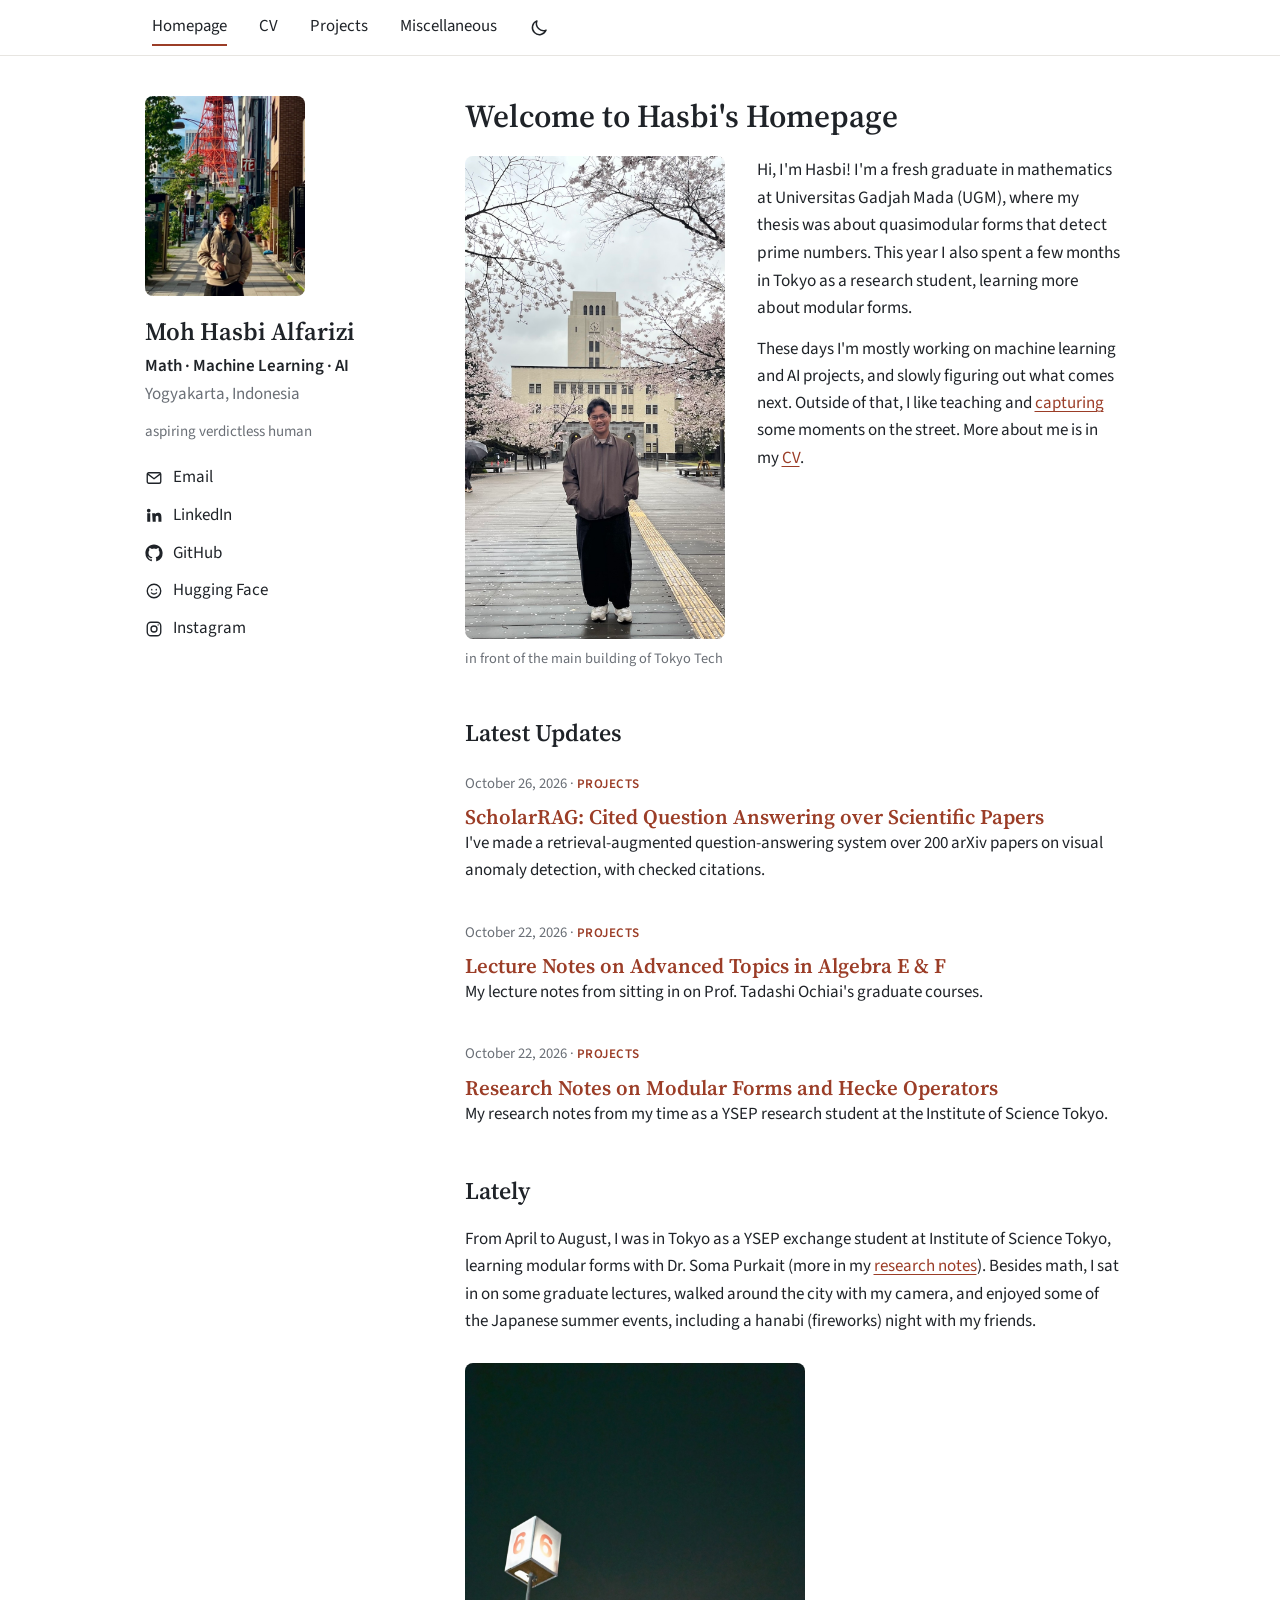
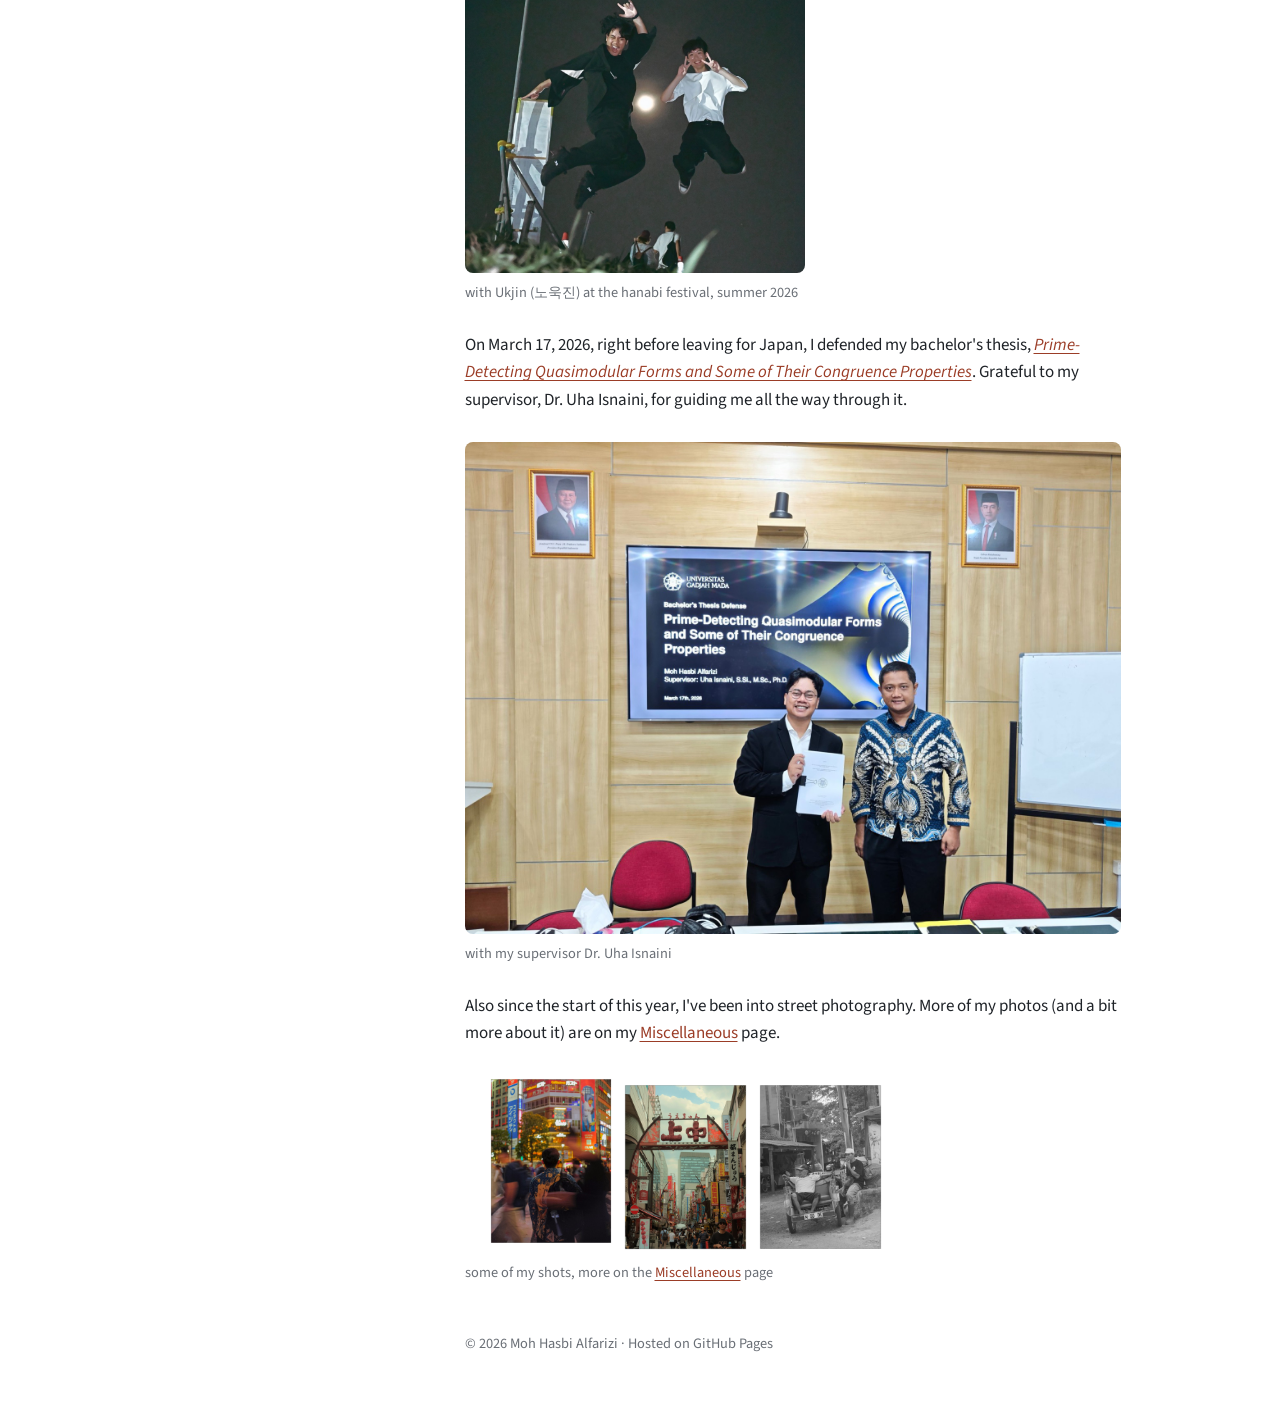
==== commit 6d814e53: "Update the homepage introduction "Fresh graduate in mathematics at UGM", and "capturing" links to th" ====
--- a/index.html
+++ b/index.html
@@ -81,14 +81,14 @@
         <!-- ============ ABOUT ME ============ -->
         <div class="article">
           <p class="lead">
-            Hi, I'm Hasbi! I just finished my bachelor's in mathematics at Universitas Gadjah Mada, Indonesia,
-            where my thesis was about quasimodular forms that detect prime numbers. This year I also spent a few
-            months in Tokyo as a research student, learning more about modular forms.
+            Hi, I'm Hasbi! I'm a fresh graduate in mathematics at Universitas Gadjah Mada (UGM), where my thesis
+            was about quasimodular forms that detect prime numbers. This year I also spent a few months in Tokyo as
+            a research student, learning more about modular forms.
           </p>
           <p>
             These days I'm mostly working on machine learning and AI projects, and slowly figuring out what comes
-            next. Outside of that, I like teaching (I was a teaching assistant for a few courses at UGM) and taking
-            photos on the street. More about me is in my <a href="cv.html">CV</a>.
+            next. Outside of that, I like teaching and <a href="misc.html">capturing</a> some moments on the street.
+            More about me is in my <a href="cv.html">CV</a>.
           </p>
         </div>
       </div>
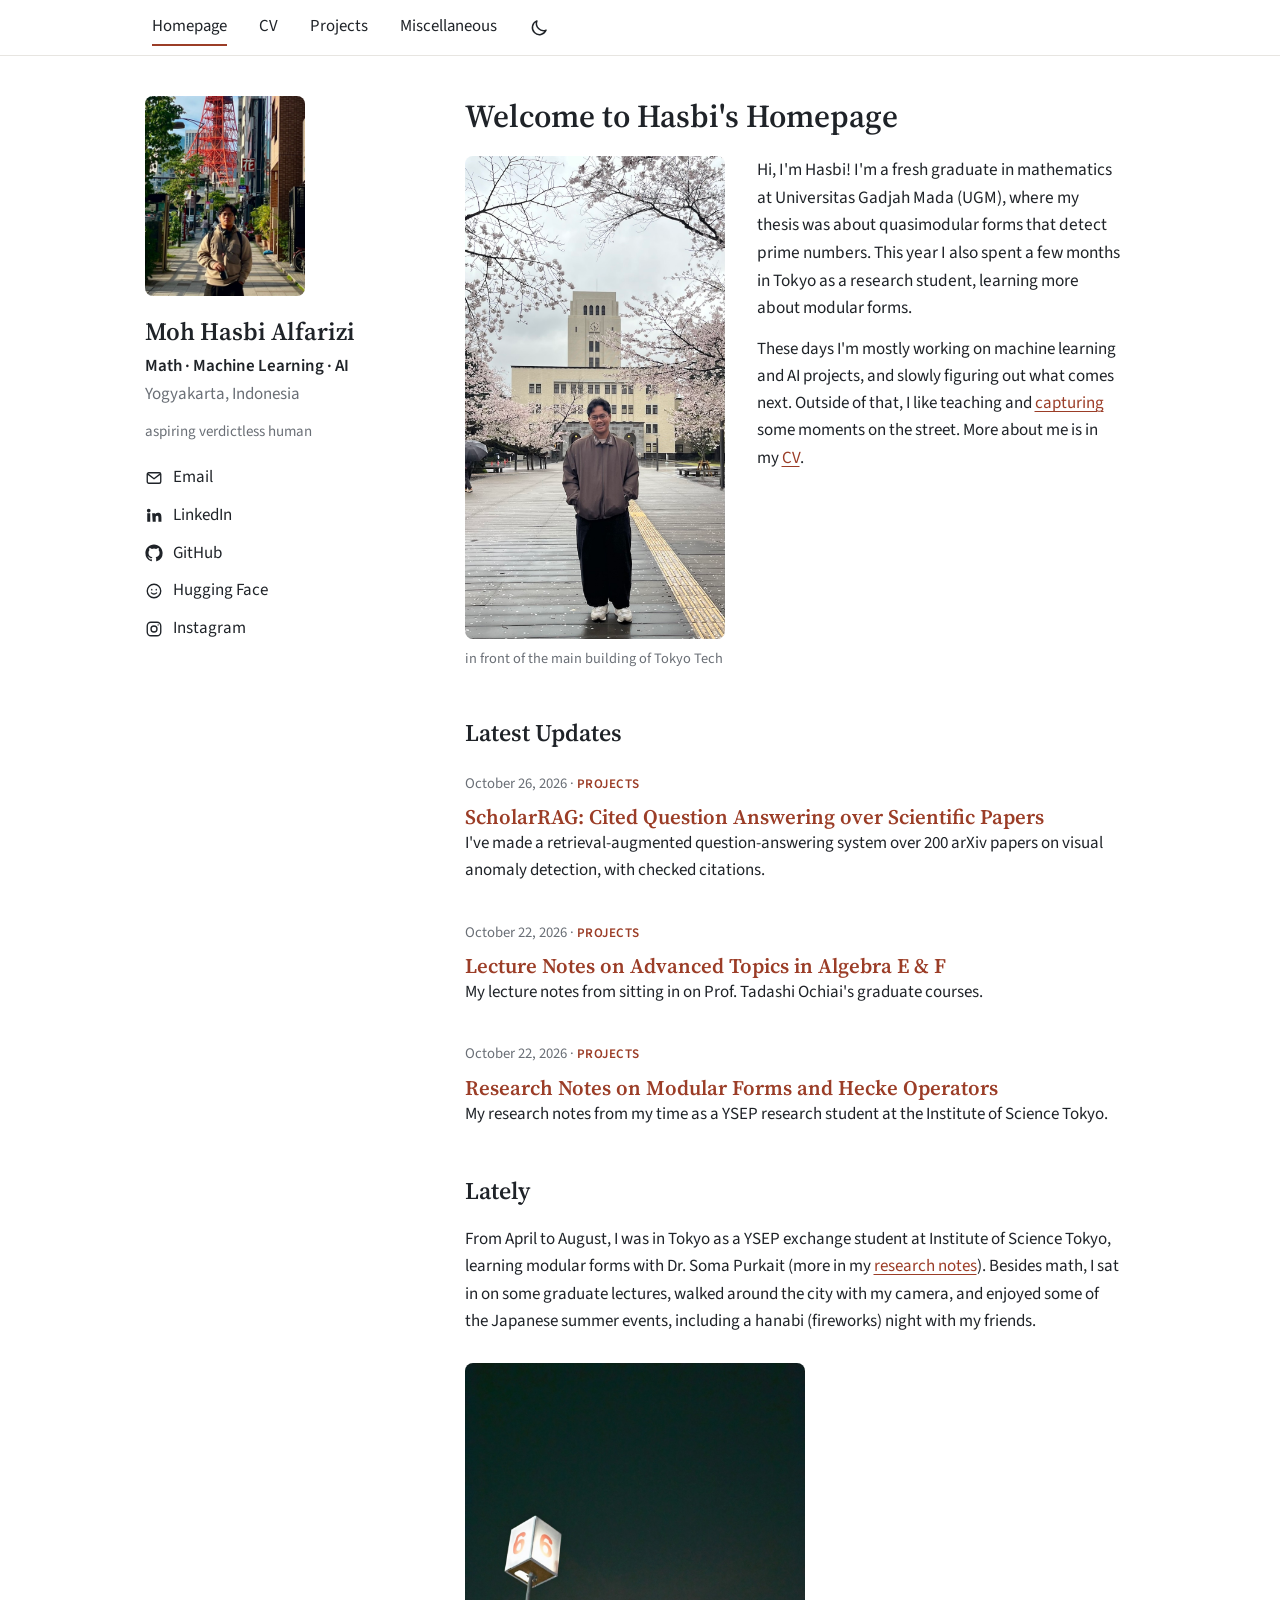
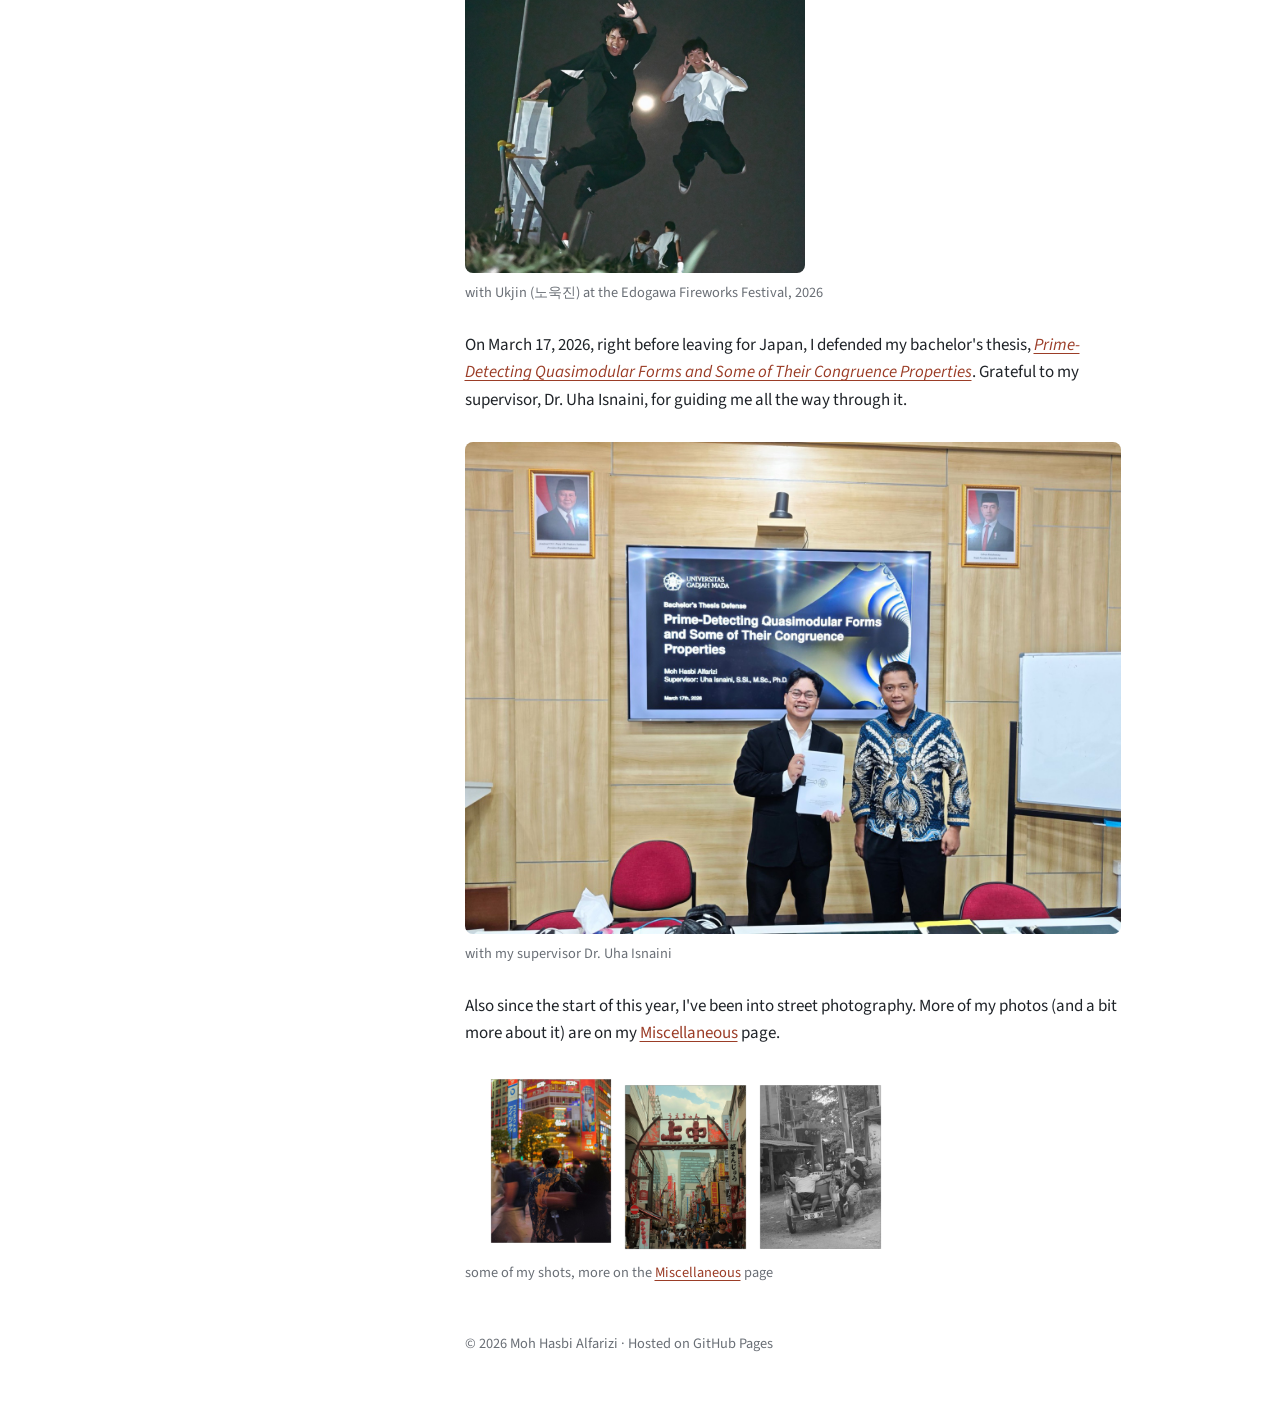
==== commit 99ea7331: "Name the Edogawa Fireworks Festival in the hanabi caption Co-Authored-By: Claude Opus 5.5 <noreply@a" ====
--- a/index.html
+++ b/index.html
@@ -123,8 +123,8 @@
           of the Japanese summer events, including a hanabi (fireworks) night with my friends.
         </p>
         <figure class="photo-figure portrait">
-          <img src="assets/img/home/hanabi-with-ukjin.jpg" width="1066" height="1600" alt="Hasbi and Ukjin jumping at night with the moon behind them at a summer fireworks festival">
-          <figcaption>with Ukjin (노욱진) at the hanabi festival, summer 2026</figcaption>
+          <img src="assets/img/home/hanabi-with-ukjin.jpg" width="1066" height="1600" alt="Hasbi and Ukjin jumping at night with the moon behind them at the Edogawa Fireworks Festival">
+          <figcaption>with Ukjin (노욱진) at the Edogawa Fireworks Festival, 2026</figcaption>
         </figure>
 
         <p>
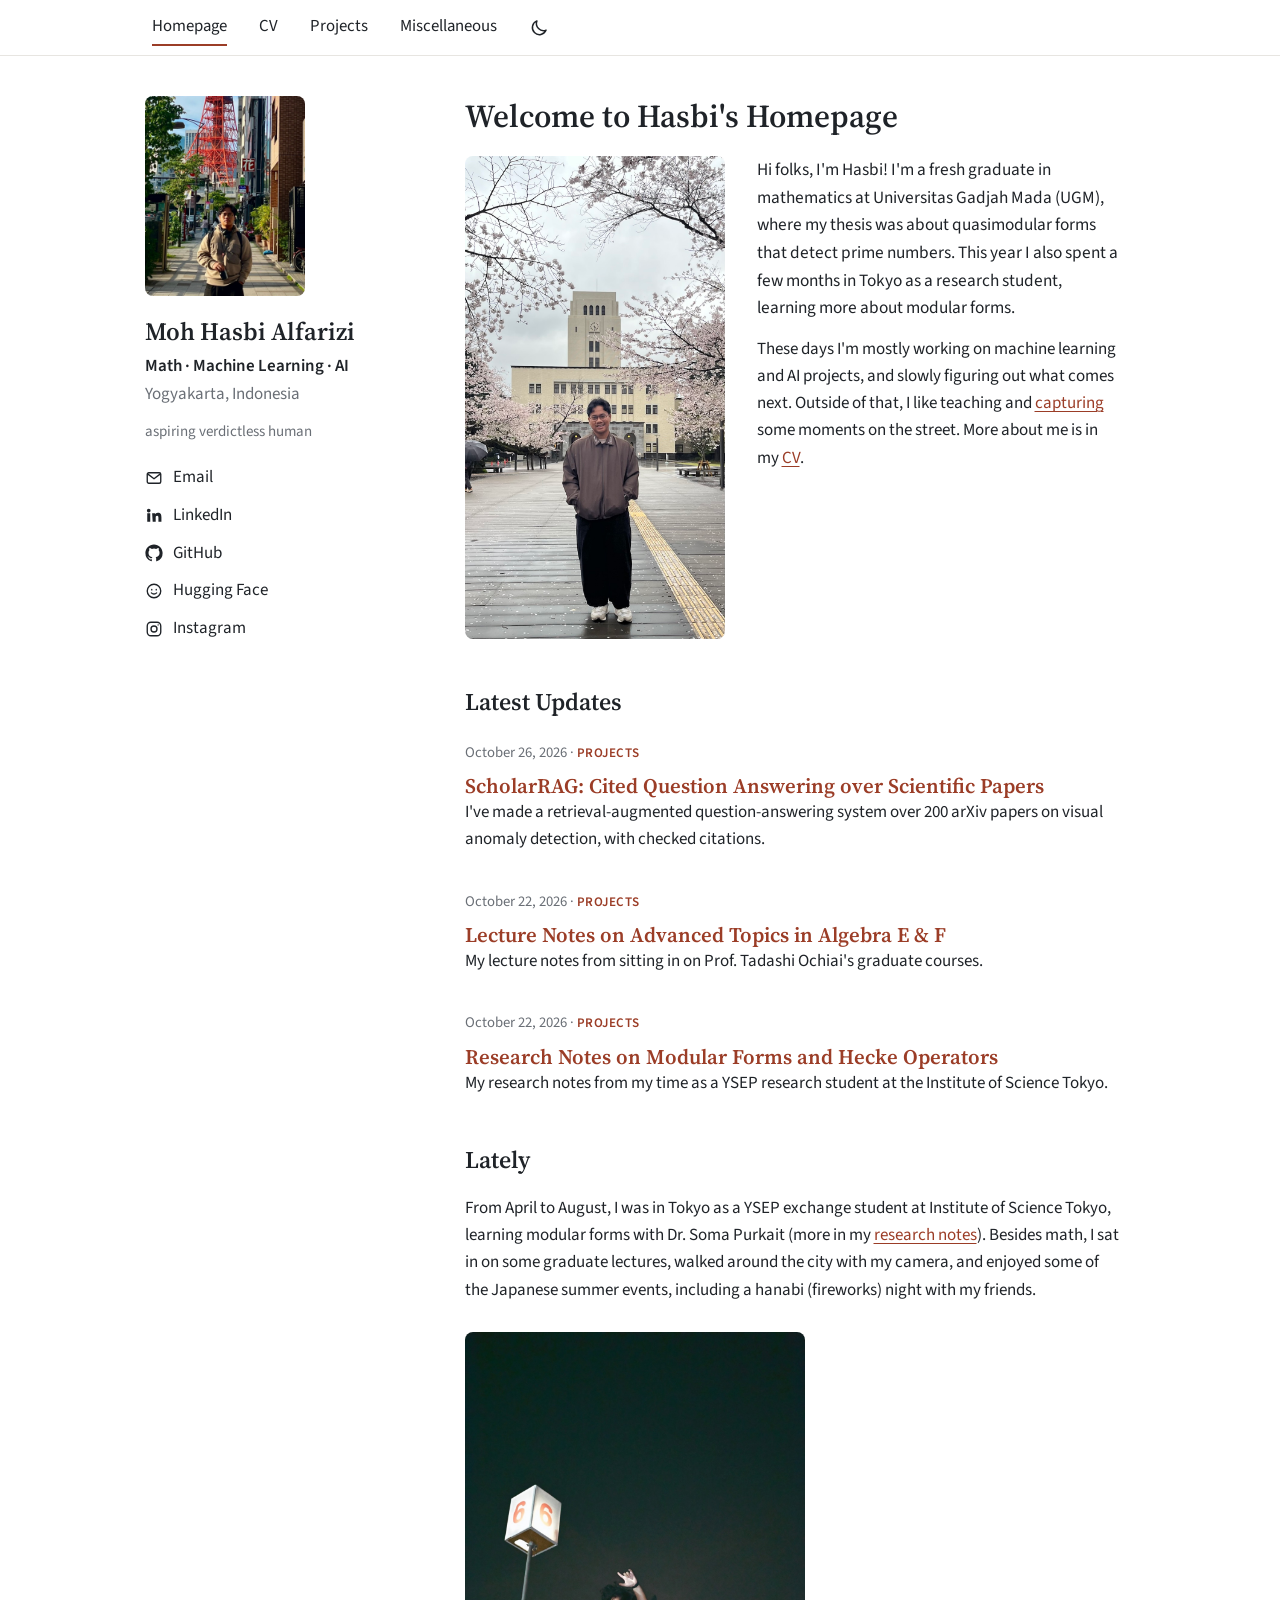
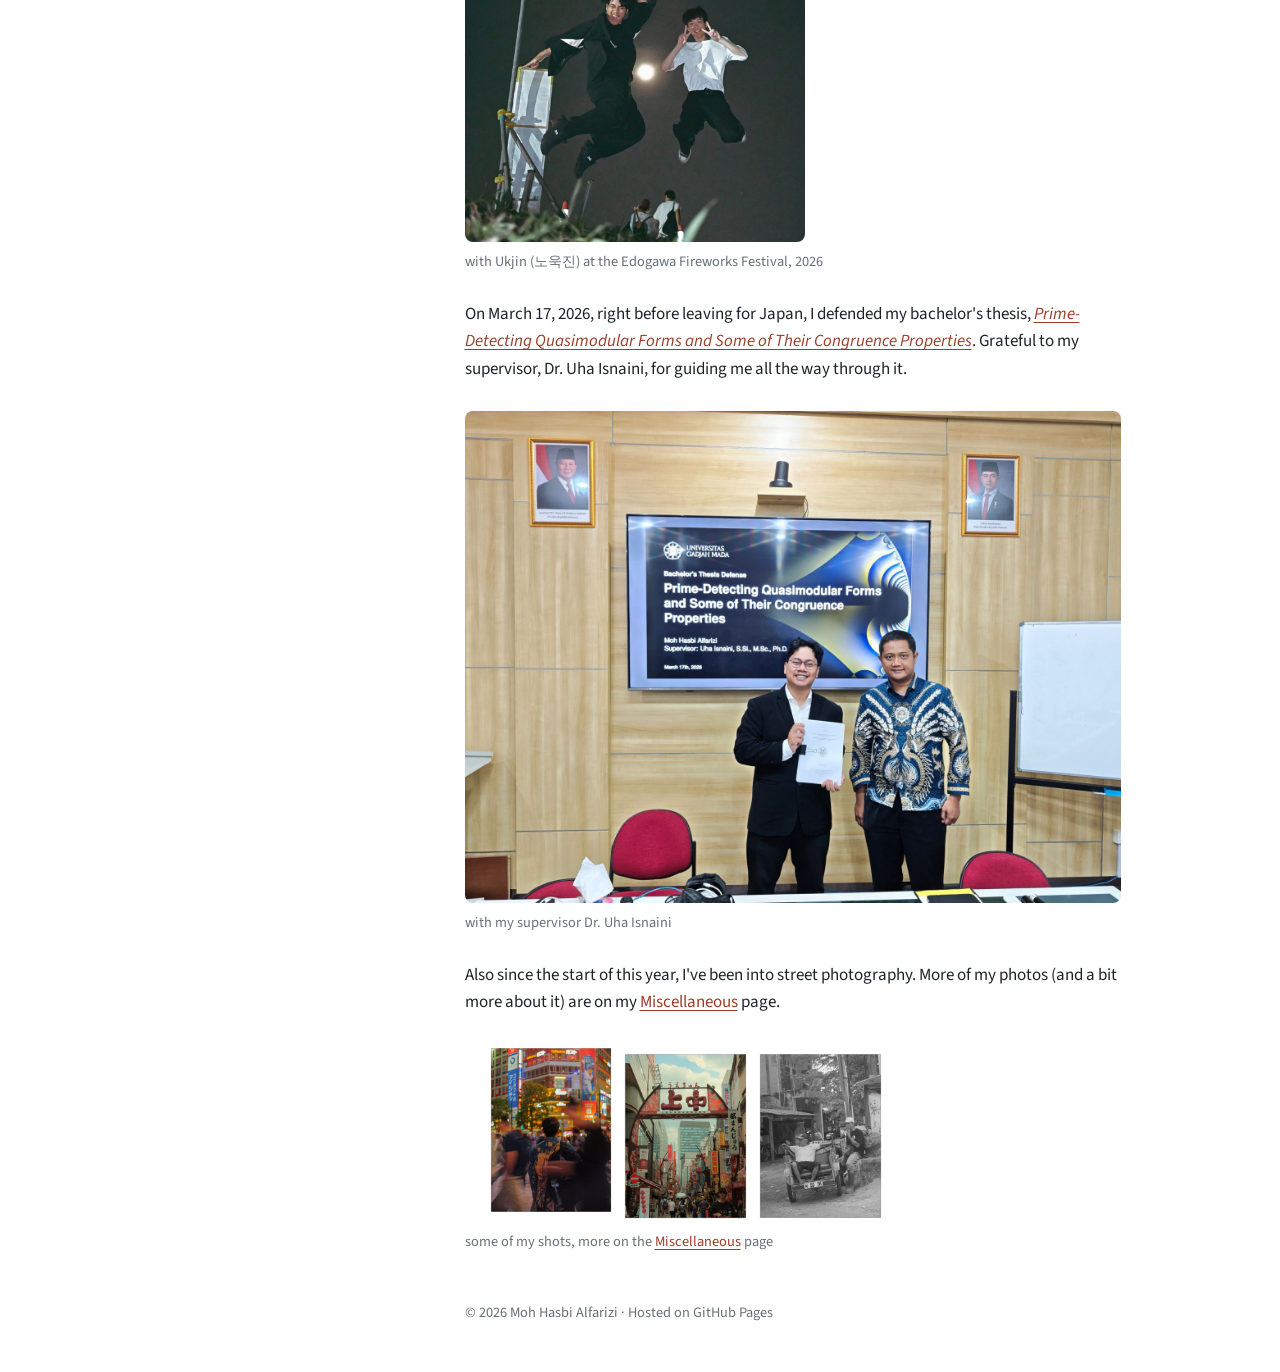
==== commit 2486f557: "Drop the Honkan caption and greet with "Hi folks" Co-Authored-By: Claude Opus 5.5 <noreply@anthropic" ====
--- a/index.html
+++ b/index.html
@@ -75,13 +75,12 @@
       <div class="intro">
         <figure class="photo-figure portrait">
           <img src="assets/img/home/honkan.jpg" width="862" height="1600" alt="Hasbi standing under cherry blossoms in front of the Honkan, the main building of Institute of Science Tokyo">
-          <figcaption>in front of the main building of Tokyo Tech</figcaption>
         </figure>
 
         <!-- ============ ABOUT ME ============ -->
         <div class="article">
           <p class="lead">
-            Hi, I'm Hasbi! I'm a fresh graduate in mathematics at Universitas Gadjah Mada (UGM), where my thesis
+            Hi folks, I'm Hasbi! I'm a fresh graduate in mathematics at Universitas Gadjah Mada (UGM), where my thesis
             was about quasimodular forms that detect prime numbers. This year I also spent a few months in Tokyo as
             a research student, learning more about modular forms.
           </p>
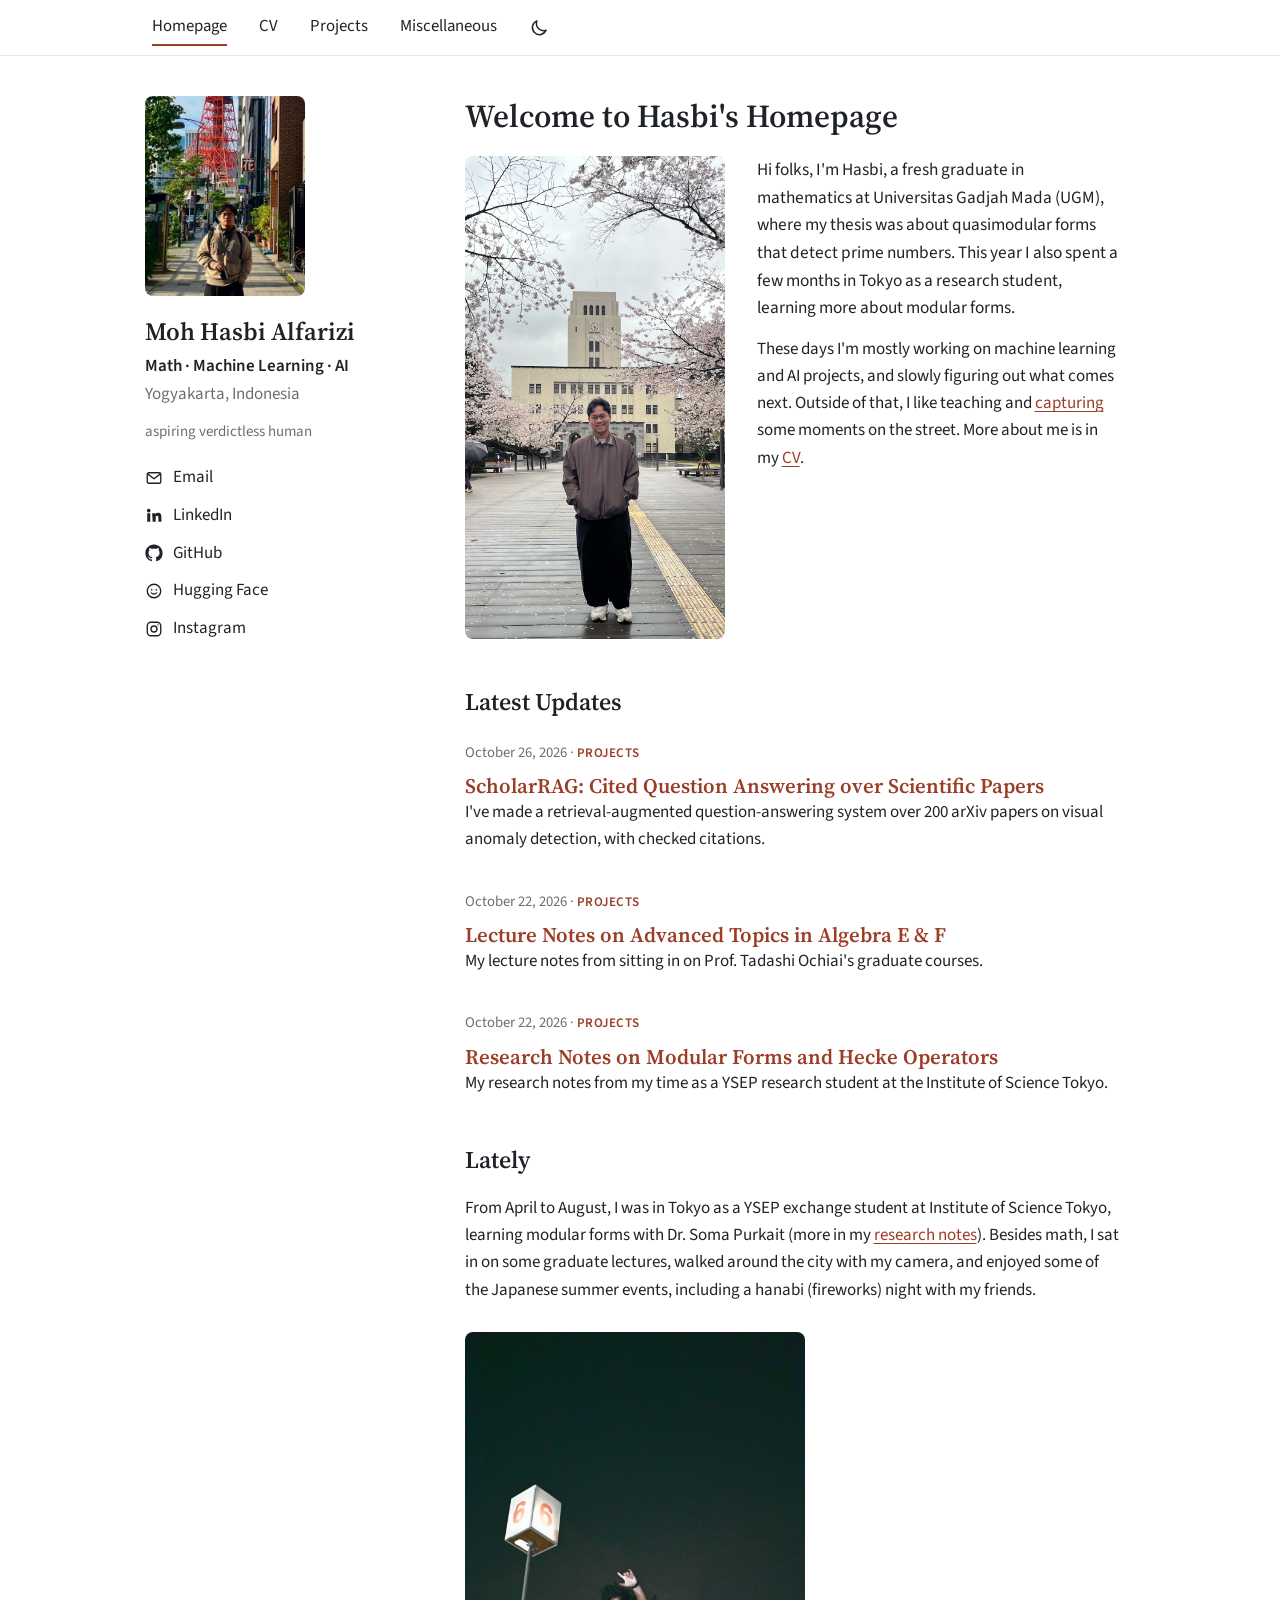
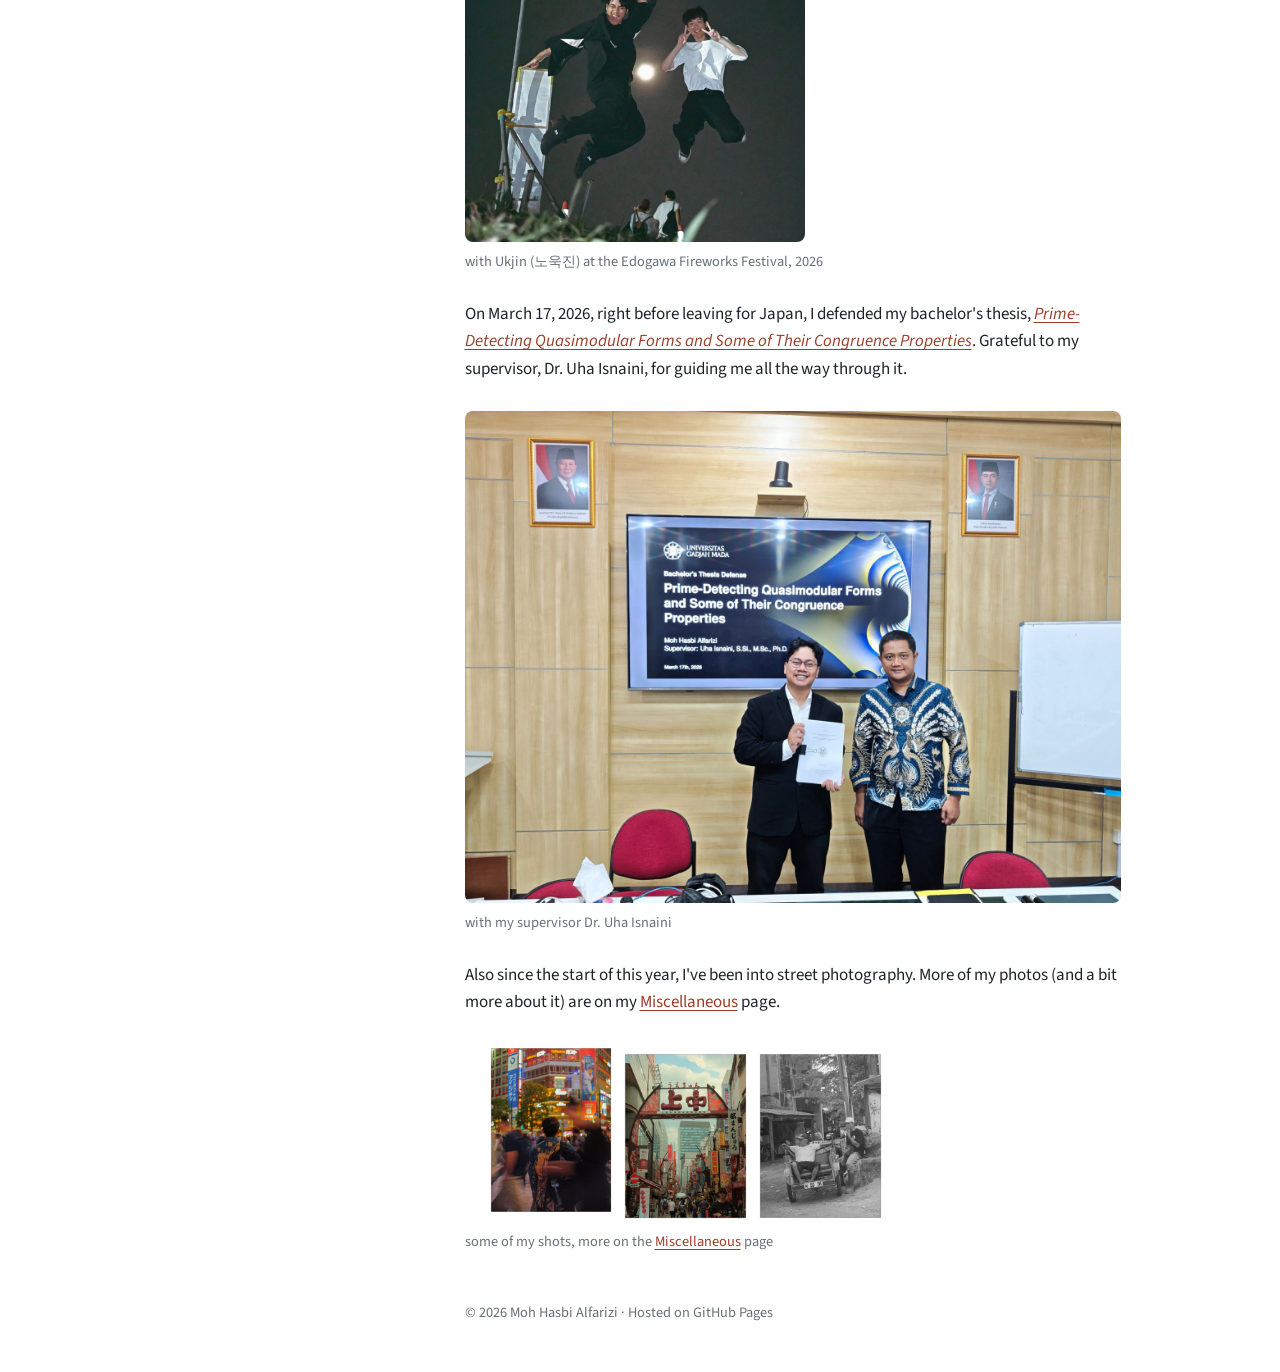
==== commit 4591f3a8: "Merge the greeting into one sentence Co-Authored-By: Claude Opus 5.5 <noreply@anthropic.com>" ====
--- a/index.html
+++ b/index.html
@@ -80,7 +80,7 @@
         <!-- ============ ABOUT ME ============ -->
         <div class="article">
           <p class="lead">
-            Hi folks, I'm Hasbi! I'm a fresh graduate in mathematics at Universitas Gadjah Mada (UGM), where my thesis
+            Hi folks, I'm Hasbi, a fresh graduate in mathematics at Universitas Gadjah Mada (UGM), where my thesis
             was about quasimodular forms that detect prime numbers. This year I also spent a few months in Tokyo as
             a research student, learning more about modular forms.
           </p>
